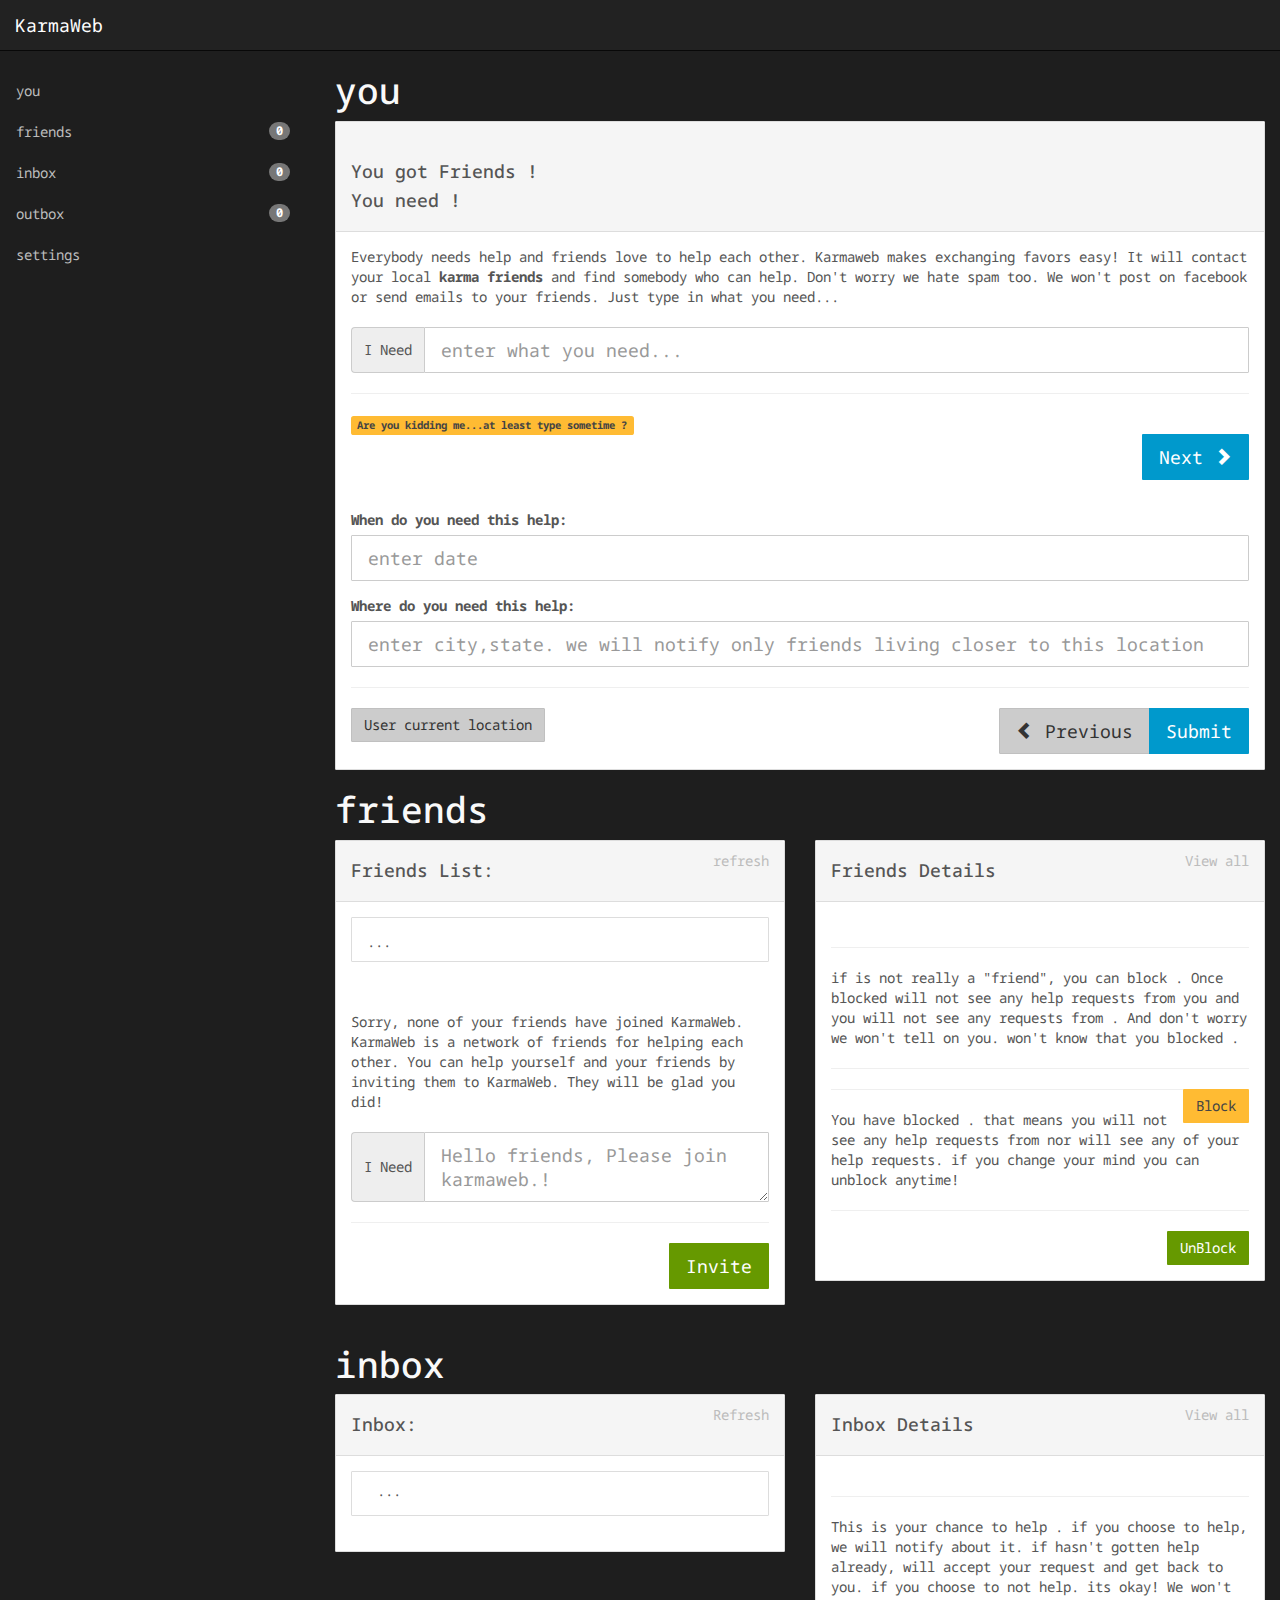
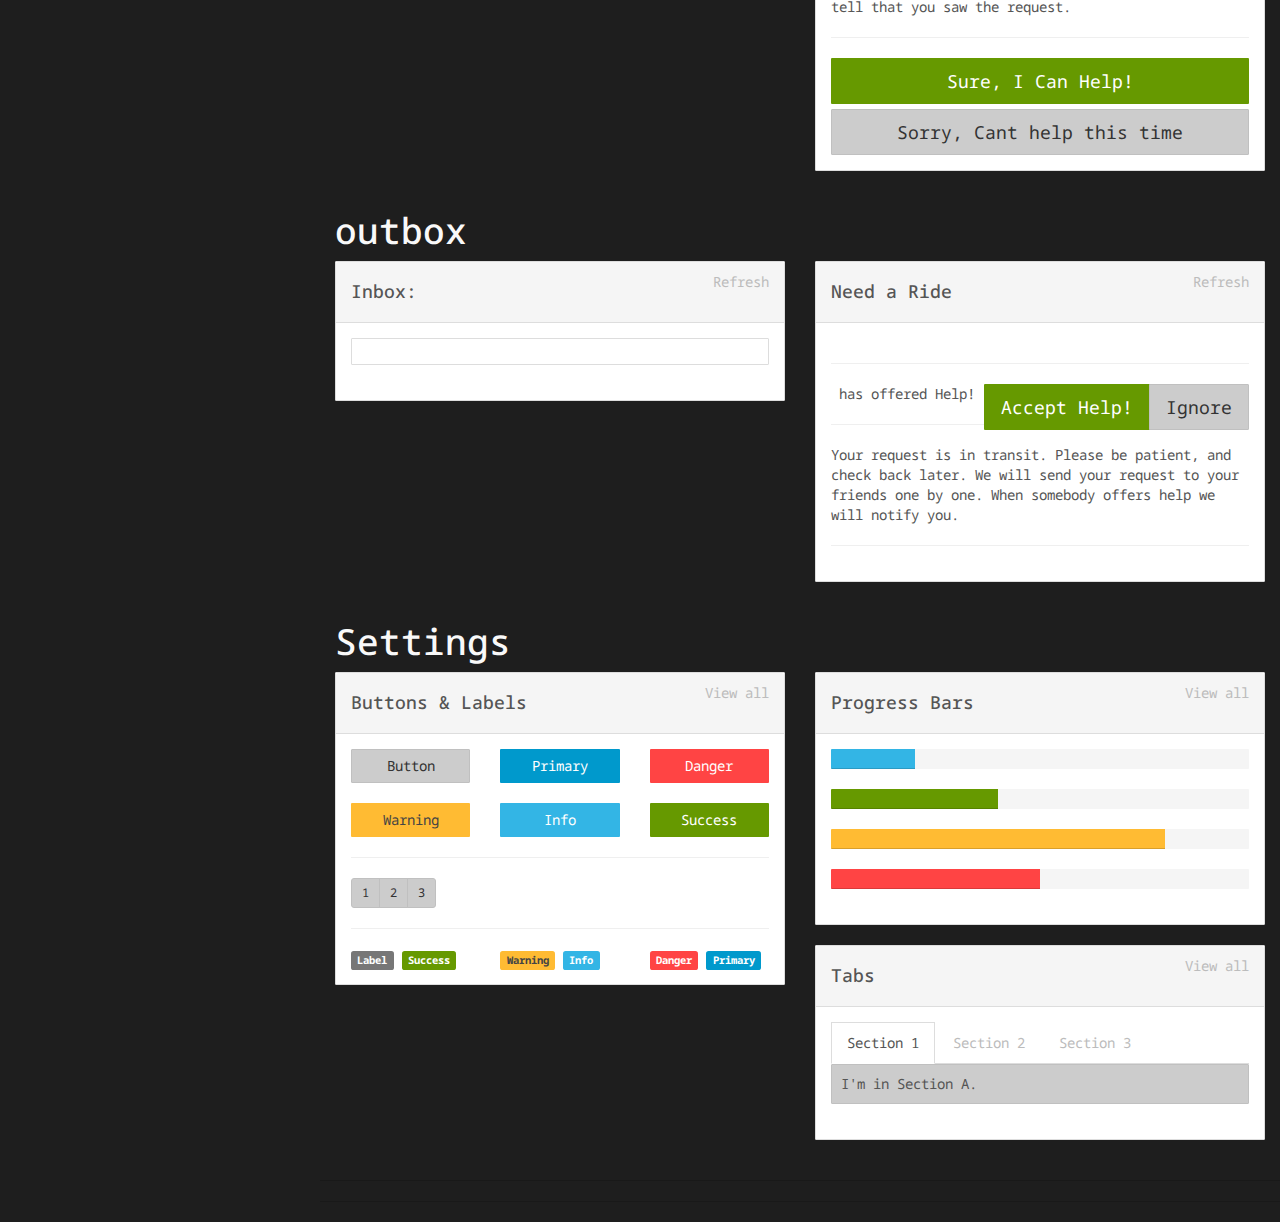
==== server/KarmaWebApp/Views/Android/mock.html @ 09d3ec54 "using localstorage, fixed hehimhis, added wizard for request" ====
﻿<!DOCTYPE html>
<html lang="en">
<head>
    <meta http-equiv="content-type" content="text/html; charset=UTF-8">
    <meta charset="utf-8">
    <title>Karma Mobile!</title>
    <meta name="viewport" content="width=device-width, initial-scale=1, maximum-scale=1">
    <link href="http://netdna.bootstrapcdn.com/bootstrap/3.0.2/css/bootstrap.min.css" rel="stylesheet">
    <script type='text/javascript' src="http://ajax.aspnetcdn.com/ajax/jQuery/jquery-1.9.1.min.js"></script>
    <script type='text/javascript' src="http://netdna.bootstrapcdn.com/bootstrap/3.0.2/js/bootstrap.min.js"></script>
    <script type='text/javascript' src='http://ajax.aspnetcdn.com/ajax/knockout/knockout-3.0.0.js'></script>

    <!-- ticker -->
    <script type='text/javascript' src='../../Scripts/app/textticker.js'></script>


    <!--
    @if (Model.useMock)
    {
        <script type='text/javascript' src='../../Scripts/jquery.mockjax.js'></script>
        <script type='text/javascript' src='../../Scripts/app/mockdata.js'></script>

        <script>
            var username = "@Model.name";
            var userpic = "@Model.pictureUrl";
        </script>
    } 
    -->

    <!-- these lines are commented out in real cshtml and the block above is enabled.-->
    <script type='text/javascript' src='../../Scripts/jquery.mockjax.js'></script>
    <script type='text/javascript' src='../../Scripts/app/mockdata.js'></script>
    <script>
        var username = "Mock";
        var userpic = "https://fbcdn-profile-a.akamaihd.net/hprofile-ak-ash2/274191_628825055_1428018580_q.jpg";
    </script>
    
    <link rel="stylesheet" type="text/css" href="../../Content/app/appstyle.css">
    <script type='text/javascript' src='../../Scripts/app/appscript.js'></script>
    
<script>
    $(document).ready(function () {

        // setup textticker.
        applyTicker("textticker", [
            "a ride to airport this tuesday.     ",
            "to borrow some powertools for my weekend project.    ",
            "help feeding my cat for a day while I am gone.    ",
            "to borrow latest John Grisham book.   ",
            "help moving my stuff tommorrow.    "
        ]);

        $('[data-toggle=offcanvas]').click(function () {
            $('.row-offcanvas').toggleClass('active');
        });

        $('.btn-toggle').click(function () {
            $(this).find('.btn').toggleClass('active').toggleClass('btn-default').toggleClass('btn-primary');
        });

        SetupKnockOut(username, userpic);

    });
</script>
</head>

<body>

    <!--page-container-->
    <div class="page-container">
        <!-- top navbar -->
        <div class="navbar navbar-inverse navbar-fixed-top" role="navigation">
            <div class="navbar-header">
                <button type="button" class="navbar-toggle" data-toggle="offcanvas" data-target=".sidebar-nav">
                    <span class="icon-bar"></span>
                    <span class="icon-bar"></span>
                    <span class="icon-bar"></span>
                </button>
                <a class="navbar-brand" href=" #">KarmaWeb</a>
            </div>
        </div> 
        <!-- /top navbar -->
        <!--.container-->
        <div class="col-sm-12">
            <div class="row row-offcanvas row-offcanvas-left">
                <!-- sidebar -->
                <div class="col-xs-4 col-sm-3 sidebar-offcanvas" id="sidebar" role="navigation">
                    <div data-spy="affix" data-offset-top="45" data-offset-bottom="90" class="">
                        <ul class="nav" id="sidebar-nav">
                            <li> <a href="#you" class="">you</a> </li>
                            <li> <a href="#friends" class=""><span class="badge pull-right" data-bind="text: friends().length">0</span>friends</a> </li>
                            <li> <a href="#inbox" class=""><span class="badge pull-right" data-bind="text: inbox().length">0</span>inbox</a> </li>
                            <li> <a href="#outbox" class=""><span class="badge pull-right" data-bind="text: outbox().length">0</span>outbox</a> </li>
                            <li> <a href="#settings" class="">settings</a> </li>
                        </ul>
                    </div>
                </div>
                <!-- /sidebar -->

                <!-- main area -->
                <div class="col-xs-12 col-sm-9" data-spy="scroll" data-target="#sidebar-nav">

                    <!-- ask your friends for help pannel-->
                    <h1 id="you" class="">you</h1>
                    <div class="panel panel-default">
                        <div class="panel-heading">
                            <img data-bind="attr:{src: pictureUrl}">
                            <div data-bind="if: requestOnPage() == 1">
                                <h4 class="">You got Friends <span data-bind="text: personName + '!'">!</span></h4>
                            </div>
                            <div data-bind="if: requestOnPage() == 2">
                                <h4 class="">You need <span data-bind="text: requestText()">!</span></h4>
                            </div>
                        </div>
                        <div data-bind="if: requestOnPage() == 1">
                            <div class="panel-body">
                                Everybody needs help and friends love to help each other. Karmaweb makes exchanging favors easy! It will contact
                                your local <strong>karma friends</strong> and find somebody who can help. Don't worry we hate spam too. We won't
                                post on facebook or send emails to your friends. Just type in what you need...
                                <!--<form class="form">-->
                                <div class="input-group text-center">
                                    <span class="input-group-addon">I Need</span>
                                    <input id="textticker" type="text" class="form-control input-lg" title="Don't worry. We hate spam, we wont post on facebook."
                                           placeholder="enter what you need..." data-bind="value: requestText">
                                </div>
                                <hr class="">

                                <div data-bind="if: showRequestError()">
                                    <span class="label label-warning"> Are you kidding me...at least type sometime ?</span>
                                </div>
                                <button class="btn btn-lg btn-primary pull-right" data-bind="click: GotoNextPage" type="button">
                                    Next <span class="glyphicon glyphicon-chevron-right"></span>
                                </button>
                            </div>
                        </div>
                        <div data-bind="if: requestOnPage() == 2">
                            <div class="panel-body">
                                <div class="form-group">
                                    <label for="request_datetime">When do you need this help:</label>
                                    <input id="request_datetime" type="text" class="form-control input-lg" title="Your friends would like know about date/time"
                                           placeholder="enter date" data-bind="value: requestDateTime">
                                </div>
                                <div class="form-group">
                                    <label for="request_location">Where do you need this help:</label>
                                    <input id="request_location" type="text" class="form-control input-lg" title="we will notify only friends closer to this location"
                                           placeholder="enter city,state. we will notify only friends living closer to this location" data-bind="value: request_location">
                                </div>
                                <hr class="">
                                <button class="btn btn-default pull-left" data-bind="click: UseCurrentLocation" type="button">
                                    User current location
                                </button>

                                <div class="btn-group pull-right">
                                    <button class="btn btn-lg btn-default" data-bind="click: GotoPrevPage" type="button">
                                        <span class="glyphicon glyphicon-chevron-left"></span> Previous
                                    </button>
                                    <button class="btn btn-lg btn-primary" data-bind="click: CreateRequest" type="button">
                                        Submit
                                    </button>
                                </div>
                            </div>
                        </div>
                    </div>

                    <h1 id="friends" class="">friends</h1>
                    <div class="row">
                        <div class="col-sm-6">
                            <!-- Friends List -->
                            <div class="panel panel-default">
                                <div class="panel-heading">
                                    <a href="#" class="pull-right">refresh</a>
                                    <h4 class="" data-bind="text: friendsPanelHeader">Friends List:</h4>
                                </div>
                                <div class="panel-body" data-bind="if: friends().length > 0">
                                    <div class="list-group" data-bind="foreach: friends">
                                        <a href="#" class="friendinListContainer list-group-item" data-bind="css: { active: $parent.selectedfriend() == $data}, click: $parent.selectfriend.bind($parent)">
                                            <div style="float:left;padding-right:10px">
                                                <img style="float:left" class="img-polaroid" data-bind="attr:{src: pic}">
                                            </div>
                                            <h4 class="list-group-item-heading" data-bind="text: name"></h4>
                                            <p class="list-group-item-text">...</p>
                                        </a>
                                    </div>
                                </div>
                                <div class="panel-body" data-bind="if: friends().length == 0">
                                    Sorry, none of your friends have joined KarmaWeb. KarmaWeb is a network of friends for helping each other. 
                                    You can help yourself and your friends by inviting them to KarmaWeb. They will be glad you did!
                                    <div class="input-group text-center">
                                        <span class="input-group-addon">I Need</span>
                                        <textarea id="inviteFriends" class="form-control input-lg" title="Don't worry. We hate spam, we wont post on facebook."
                                               placeholder="Hello friends, Please join karmaweb.!" data-bind="value: inviteText"></textarea>
                                    </div>
                                    <hr class="">
                                    <button class="btn btn-lg btn-success pull-right" data-bind="click: InviteFriends" type="button">Invite</button>
                                </div>

                            </div>

                        </div>
                        <div class="col-sm-6">
                            <!-- Friends Details -->
                            <div class="panel panel-default" data-bind="if: selectedfriend()">
                                <div class="panel-heading">
                                    <a href="#" class="pull-right">View all</a>
                                    <h4 class="" data-bind="text: selectedfriend().name">Friends Details</h4>
                                </div>
                                <div class="panel-body">
                                    <p class="">
                                        <img class="img-polaroid pull-left" data-bind="attr:{src: selectedfriend().pic}">
                                    </p>
                                    <div class="clearfix"></div>
                                    <div class="realFriend" data-bind="ifnot: selectedfriend().blocked">
                                        <hr class="">
                                        if <span data-bind="text: $root.firstName(selectedfriend())"></span> is not really a "friend", you can block <span data-bind="text: $root.hehimhis(selectedfriend(), 'him')"></span>.
                                        Once blocked <span data-bind="text: $root.hehimhis(selectedfriend(), 'he')"></span> will not see any help requests from you and you will not
                                        see any requests from <span data-bind="text: $root.hehimhis(selectedfriend(), 'him')"></span>. And don't worry we won't tell on you. 
                                        <span data-bind="text: $root.hehimhis(selectedfriend(), 'He')"></span> won't know  that you blocked <span data-bind="text: $root.hehimhis(selectedfriend(), 'him')"></span>.
                                        <hr class="">
                                        <div class="btn-group pull-right">
                                            <button class="btn btn-warning" data-bind="click: BlockSelectedFriend">Block <span data-bind="text: $root.firstName(selectedfriend())"></span></button>
                                        </div>
                                    </div>
                                    <div class="blockedFriend" data-bind="if: selectedfriend().blocked">
                                        <hr class="">
                                        You have blocked <span data-bind="text: $root.firstName(selectedfriend())"></span>. that means you will not see any help
                                        requests from <span data-bind="text: $root.hehimhis(selectedfriend(), 'him')"></span> nor will 
                                        <span data-bind="text: $root.hehimhis(selectedfriend(), 'he')"></span> see any of your help requests. if you change your mind
                                        you can unblock <span data-bind="text: $root.hehimhis(selectedfriend(), 'him')"></span> anytime!
                                        <hr class="">
                                        <div class="btn-group pull-right">
                                            <button class="btn btn-success" data-bind="click: UnBlockSelectedFriend">UnBlock <span data-bind="text: $root.firstName(selectedfriend())"></span></button>
                                        </div>
                                    </div>
                                </div>
                            </div>
                        </div>
                    </div>

                    <h1 id="inbox" class="">inbox</h1>
                    <div class="row">
                        <!--Inbox-->
                        <div class="col-sm-6">
                            <div class="panel panel-default">
                                <div class="panel-heading">
                                    <a href="#" class="pull-right">Refresh</a>
                                    <h4 class="" data-bind="text: inboxPanelHeader">Inbox:</h4>
                                </div>
                                <div class="panel-body">
                                    <div class="list-group" data-bind="foreach: inbox">
                                        <a href="#" class="inboxListContainer list-group-item" data-bind="css: { active: $parent.selectedinbox() == $data}, click: $parent.selectInboxItem.bind($parent)">
                                            <div style="float:left;padding-right:10px">
                                                <img class="img-polaroid" data-bind="attr:{src: from.pic}">
                                            </div>
                                            <p class="list-group-item-text" data-bind="text: from.name">...</p>
                                            <h4 class="list-group-item-heading" data-bind="text: request.name"></h4>
                                        </a>
                                    </div>
                                </div>
                            </div>
                        </div> <!--/Inbox-->

                        <div class="col-sm-6">
                            <!-- InboxDetails -->
                            <div class="panel panel-default" data-bind="if: selectedinbox()">
                                <div class="panel-heading">
                                    <a href="#" class="pull-right">View all</a>
                                    <h4 class="" data-bind="text: selectedinbox().from.name">Inbox Details</h4>
                                </div>
                                <div class="panel-body">
                                    <div style="float:left;padding-right:10px">
                                        <img class="img-polaroid pull-left" data-bind="attr:{src: selectedinbox().from.pic}">

                                    </div>
                                    <h4 class="list-group-item-heading" data-bind="text: selectedinbox().request.name"></h4>
                                    <div class="clearfix"></div>

                                    <hr class="">This is your chance to help <span data-bind="text: $root.firstName(selectedinbox().from)"></span>. if you choose to help, we will notify
                                    <span data-bind="text: $root.hehimhis(selectedinbox().from, 'him')"></span> about it. if <span data-bind="text: $root.hehimhis(selectedinbox().from, 'he')"></span> 
                                    hasn't gotten help already,  <span data-bind="text: $root.hehimhis(selectedinbox().from, 'he')"></span> will accept your request and get back to you.
                                    if you choose to not help. its okay! We won't tell <span data-bind="text: $root.hehimhis(selectedinbox().from, 'him')"></span> that you saw the request.
                                    <div class="clearfix"></div>
                                    <hr class="">
                                    <span>
                                        <button type="button" class="btn btn-success btn-lg btn-block">Sure, I Can Help!</button>
                                        <button type="button" class="btn btn-default btn-lg btn-block">Sorry, Cant help this time</button>
                                    </span>
                                </div>
                            </div>
                        </div><!-- /InboxDetails -->

                    </div>

                    <h1 id="outbox" class="">outbox</h1>
                    <div class="row">
                        <!--Outbox-->
                        <div class="col-sm-6">
                            <div class="panel panel-default">
                                <div class="panel-heading">
                                    <a href="#" class="pull-right">Refresh</a>
                                    <h4 class="" data-bind="text: outboxPanelHeader">Inbox:</h4>
                                </div>
                                <div class="panel-body">
                                    <div class="list-group" data-bind="foreach: outbox">
                                        <a href="#" class="inboxListContainer list-group-item" data-bind="css: { active: $parent.selectedoutbox() == $data}, click: $parent.selectOutboxItem.bind($parent)">
                                            <h4 class="list-group-item-heading" data-bind="text: name"></h4>
                                        </a>
                                    </div>
                                </div>
                            </div>
                        </div> <!--/outbox-->

                        <div class="col-sm-6">
                            <!-- OutboxDetails -->
                            <div class="panel panel-default" data-bind="if: selectedoutbox()">
                                <div class="panel-heading">
                                    <a href="#" class="pull-right">Refresh</a>
                                    <h4 class="" data-bind="text: selectedoutbox().name">Need a Ride</h4>
                                </div>
                                <div class="panel-body">
                                    <div style="float:left;padding-right:10px">
                                        <img class="img-polaroid pull-left" data-bind="attr:{src: pictureUrl}">
                                    </div>
                                    <h4 class="list-group-item-heading" data-bind="text: 'You:' + selectedoutbox().name"></h4>
                                    <div class="clearfix"></div>


                                    <div data-bind="if: selectedoutbox()">

                                        <!-- people who offered help -->
                                        <div data-bind="if: selectedoutbox().helpOffered.length > 0">
                                            <div data-bind="foreach: selectedoutbox().helpOffered">
                                                <div>
                                                    <div class="clearfix"></div>
                                                    <hr class="">
                                                    <img data-bind="attr:{src: pic}">
                                                    <span data-bind="text: name"> </span> has offered Help!
                                                    <div class="btn-group pull-right">
                                                        <button type="button" class="btn btn-success btn-lg ">Accept Help!</button>
                                                        <button type="button" class="btn btn-default btn-lg ">Ignore</button>
                                                    </div>
                                                </div>
                                            </div>
                                        </div>

                                        <!-- nobody offered help-->
                                        <div data-bind="if: selectedoutbox().helpOffered.length == 0">

                                            <hr class="">
                                            Your request is in transit. Please be patient, and check back later. We will send
                                            your request to your friends one by one. When somebody offers help we will notify
                                            you.
                                            <hr class="">

                                        </div>
                                    </div>
                                </div>
                            </div><!-- /InboxDetails -->

                        </div>
                    </div> <!-- outbox row-->

                    <h1 id="settings" class="">Settings</h1>
                    <div class="row">
                        <div class="col-md-12">
                            <div class="alert alert-info alert-dismissable" style="display: none;">
                                <button type="button" class="close" data-dismiss="alert" aria-hidden="true">├ù</button>
                                <strong class="">Heads up!</strong> This alert needs your attention,
                                but it's not super important.
                            </div>
                        </div>
                        <div class="col-md-6 col-sm-6">
                            <div class="panel panel-default">
                                <div class="panel-heading">
                                    <a href="#" class="pull-right">View all</a>
                                    <h4 class="">Buttons &amp; Labels</h4>
                                </div>
                                <div class="panel-body">
                                    <div class="row">
                                        <div class="col-xs-4">
                                            <a class="btn btn-default center-block" href="#">Button</a>
                                        </div>
                                        <div class="col-xs-4">
                                            <a class="btn btn-primary center-block" href="#">Primary</a>
                                        </div>
                                        <div class="col-xs-4">
                                            <a class="btn btn-danger center-block" href="#">Danger</a>
                                        </div>
                                    </div>
                                    <br class="">
                                    <div class="row">
                                        <div class="col-xs-4">
                                            <a class="btn btn-warning center-block" href="#">Warning</a>
                                        </div>
                                        <div class="col-xs-4">
                                            <a class="btn btn-info center-block" href="#">Info</a>
                                        </div>
                                        <div class="col-xs-4">
                                            <a class="btn btn-success center-block" href="#">Success</a>
                                        </div>
                                    </div>
                                    <hr class="">
                                    <div class="btn-group btn-group-sm">
                                        <button class="btn btn-default">1</button>
                                        <button class="btn btn-default">2</button>
                                        <button class="btn btn-default">3</button>
                                    </div>
                                    <hr class="">
                                    <div class="row">
                                        <div class="col-md-4">
                                            <span class="label label-default">Label</span>
                                            <span class="label label-success">Success</span>
                                        </div>
                                        <div class="col-md-4">
                                            <span class="label label-warning">Warning</span>
                                            <span class="label label-info">Info</span>
                                        </div>
                                        <div class="col-md-4">
                                            <span class="label label-danger">Danger</span>
                                            <span class="label label-primary">Primary</span>
                                        </div>
                                    </div>
                                </div>
                            </div>
                        </div>
                        <div class="col-md-6 col-sm-6">
                            <div class="panel panel-default">
                                <div class="panel-heading">
                                    <a href="#" class="pull-right">View all</a>
                                    <h4 class="">Progress Bars</h4>
                                </div>
                                <div class="panel-body">
                                    <div class="progress">
                                        <div class="progress-bar progress-bar-info" style="width: 20%"></div>
                                    </div>
                                    <div class="progress">
                                        <div class="progress-bar progress-bar-success" style="width: 40%"></div>
                                    </div>
                                    <div class="progress">
                                        <div class="progress-bar progress-bar-warning" style="width: 80%"></div>
                                    </div>
                                    <div class="progress">
                                        <div class="progress-bar progress-bar-danger" style="width: 50%"></div>
                                    </div>
                                </div>
                            </div>
                        </div>
                        <div class="col-md-6 col-sm-6">
                            <div class="panel panel-default">
                                <div class="panel-heading">
                                    <a href="#" class="pull-right">View all</a>
                                    <h4 class="">Tabs</h4>
                                </div>
                                <div class="panel-body">
                                    <ul class="nav nav-tabs">
                                        <li class="active">
                                            <a href="#A" data-toggle="tab" class="">Section 1</a>
                                        </li>
                                        <li>
                                            <a href="#B" data-toggle="tab" class="">Section 2</a>
                                        </li>
                                        <li>
                                            <a href="#C" data-toggle="tab" class="">Section 3</a>
                                        </li>
                                    </ul>
                                    <div class="tabbable">
                                        <div class="tab-content">
                                            <div class="tab-pane active" id="A">
                                                <div class="well well-sm">I'm in Section A.</div>
                                            </div>
                                            <div class="tab-pane" id="B">
                                                <div class="well well-sm">Howdy, I'm in Section B.</div>
                                            </div>
                                            <div class="tab-pane" id="C">
                                                <div class="well well-sm">I've decided that I like wells.</div>
                                            </div>
                                        </div>
                                    </div>
                                </div>
                            </div>
                        </div>
                        <!--playground-->
                        <br class="">
                        <div class="clearfix"></div>
                        <hr class="">
                        <hr class="">
                    </div>
                    <!-- /.col-xs-12 main -->
                </div>
                <!-- /main area-->

                </div>
        </div>
        <!--/.container-->
    </div>
    <!--/.page-container-->
    <div id="push" class=""></div>

</body>
</html>
---- server/KarmaWebApp/Content/app/appstyle.css ----
﻿        @import url(http://fonts.googleapis.com/css?family=Droid+Sans+Mono);

        html, body {
            height: 100%;
            font-family: 'Droid Sans Mono', sans-serif;
        }

        p, h1, h2, h3, h4 {
            font-family: 'Droid Sans Mono', sans-serif;
        }

        hr {
            border-color: #191919;
        }

        /* wrapper for page content to push down footer */
        .page-container {
            min-height: 100%;
            height: auto !important;
            height: 100%;
            /* negative indent footer by its height */
            margin: 0 auto -120px;
            /* pad bottom by footer height */
            padding: 0 0 70px;
        }

        /* set the fixed height of the footer here */
        #footer {
            height: 120px;
            background-color: #222222;
            border: 0 solid #080808;
            border-top-width: 1px;
            margin-top: 50px;
        }

            #footer > .container {
                padding: 20px;
            }

        body {
            padding-top: 51px;
            background: #1E1E1E;
            color: #f9f9f9;
        }

        a {
            color: #bcbcbc;
        }

        .text-center {
            padding-top: 20px;
        }

        #sidebar {
            height: 100%;
            padding-right: 0;
            padding-top: 20px;
        }

            #sidebar .affix {
                position: fixed;
                top: 55;
                width: 220px;
            }

            #sidebar .affix-bottom {
                position: fixed;
                top: 55;
                width: 220px;
            }

            #sidebar .nav {
                width: 95%;
            }

            #sidebar li {
                border: 0 #1e1e1e solid;
                border-bottom-width: 1px;
            }

                #sidebar li a {
                    padding-left: 1px;
                }

                    #sidebar li a:hover {
                        background-color: #222222;
                        color: #ffffff;
                    }

        /* collapsed sidebar styles */
        @media screen and (max-width: 767px) {
            .row-offcanvas {
                position: relative;
                -webkit-transition: all 0.25s ease-out;
                -moz-transition: all 0.25s ease-out;
                transition: all 0.25s ease-out;
            }

            .row-offcanvas-right .sidebar-offcanvas {
                right: -41.6%;
            }

            .row-offcanvas-left .sidebar-offcanvas {
                left: -41.6%;
            }

            .row-offcanvas-right.active {
                right: 41.6%;
            }

            .row-offcanvas-left.active {
                left: 41.6%;
            }

            .sidebar-offcanvas {
                position: absolute;
                top: 0;
                width: 41.6%;
            }

            #sidebar {
                background-color: #3b3b3b;
                padding-top: 0;
            }

                #sidebar .nav > li {
                    color: #ddd;
                    background: linear-gradient(#3E3E3E, #383838);
                    border-top: 1px solid #484848;
                    border-bottom: 1px solid #2E2E2E;
                    padding-left: 10px;
                }

                    #sidebar .nav > li:first-child {
                        border-top: 0;
                    }

                    #sidebar .nav > li > a {
                        color: #ddd;
                    }

                        #sidebar .nav > li > a > img {
                            max-width: 14px;
                        }

                        #sidebar .nav > li > a:hover, #sidebar .nav > li > a:focus {
                            text-decoration: none;
                            background: linear-gradient(#373737, #323232);
                            color: #fff;
                        }

                #sidebar .nav .caret {
                    border-top-color: #fff;
                    border-bottom-color: #fff;
                }

                #sidebar .nav a:hover .caret {
                    border-top-color: #fff;
                    border-bottom-color: #fff;
                }
        }

        /* theme */
        .btn, .form-control, .alert, .progress, .panel, .list-group, .well, .list-group-item:first-child {
            border-radius: 1px;
            box-shadow: 0 0 0;
        }

        .btn {
            border-color: transparent;
        }

        .btn-default, .well {
            background-color: #cccccc;
            border-color: #c0c0c0;
        }

        .btn-primary, .label-primary, .list-group-item.active, .list-group-item.active:hover, .list-group-item.active:focus, .btn.active, a.list-group-item.active, a.list-group-item.active:hover, a.list-group-item.active:focus {
            background-color: #0099CC;
            border-color: transparent;
        }

        .btn-info, .label-info, .progress-bar-info {
            background-color: #33b5e5;
        }

        .btn-success, .label-success, .progress-bar-success {
            background-color: #669900;
        }

        .btn-danger, .label-danger, .progress-bar-danger {
            background-color: #FF4444;
        }

        .btn-warning, .label-warning, .progress-bar-warning {
            background-color: #FFBB33;
            color: #444444;
        }

        .nav-tabs > li > a {
            border-radius: 0;
        }



        h3, h4, h5, .panel {
            color: #555555;
        }

            .panel hr {
                border-color: #efefef;
            }
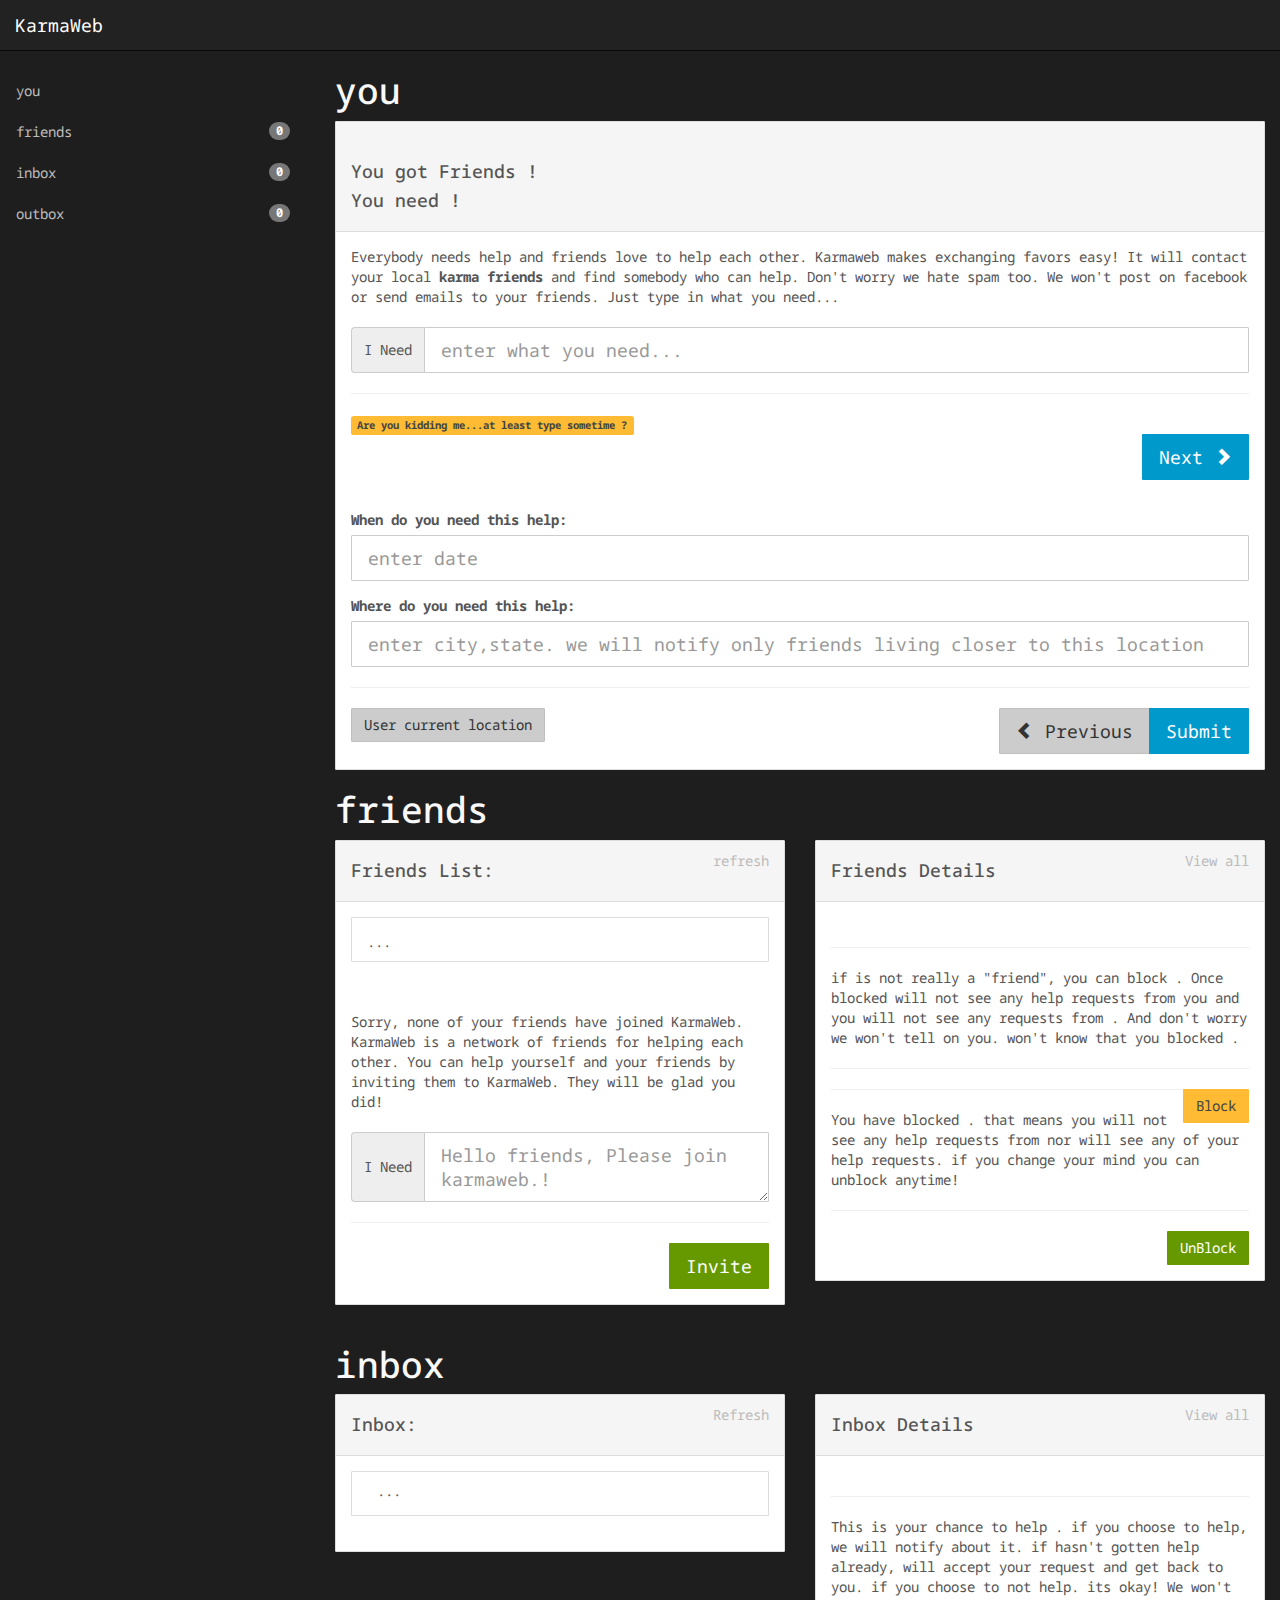
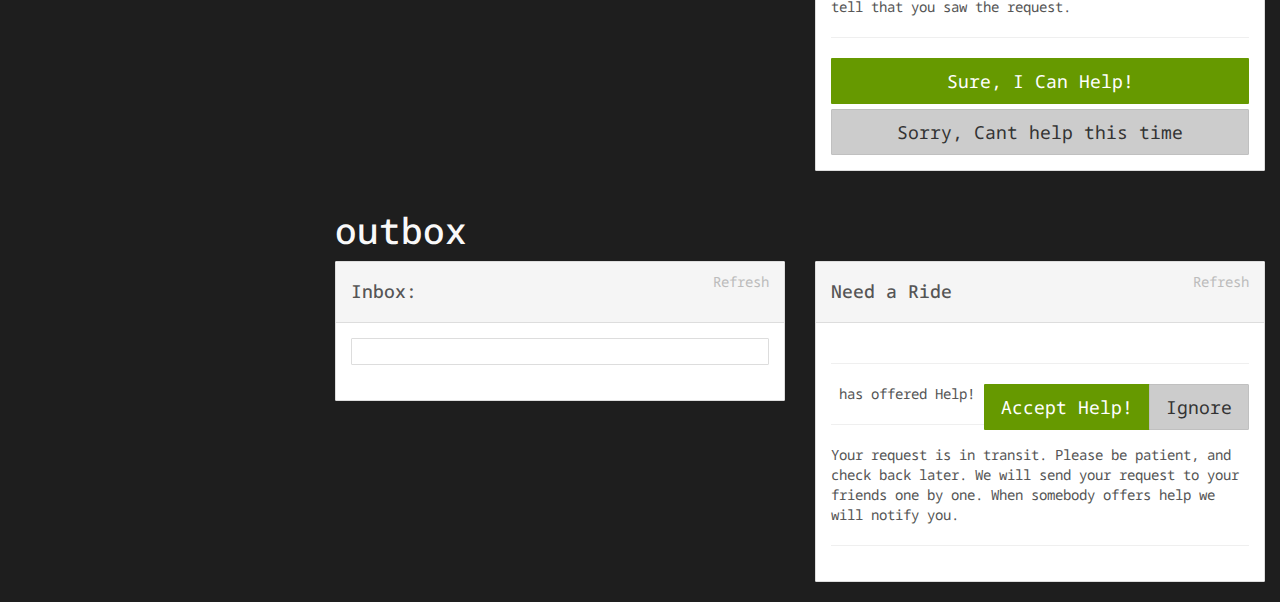
==== commit f1b36d82: "updates to mockdata to dynamically generate data." ====
--- a/server/KarmaWebApp/Views/Android/mock.html
+++ b/server/KarmaWebApp/Views/Android/mock.html
@@ -91,7 +91,6 @@
                             <li> <a href="#friends" class=""><span class="badge pull-right" data-bind="text: friends().length">0</span>friends</a> </li>
                             <li> <a href="#inbox" class=""><span class="badge pull-right" data-bind="text: inbox().length">0</span>inbox</a> </li>
                             <li> <a href="#outbox" class=""><span class="badge pull-right" data-bind="text: outbox().length">0</span>outbox</a> </li>
-                            <li> <a href="#settings" class="">settings</a> </li>
                         </ul>
                     </div>
                 </div>
@@ -199,36 +198,36 @@
                         </div>
                         <div class="col-sm-6">
                             <!-- Friends Details -->
-                            <div class="panel panel-default" data-bind="if: selectedfriend()">
+                            <div class="panel panel-default" data-bind="with: selectedfriend()">
                                 <div class="panel-heading">
                                     <a href="#" class="pull-right">View all</a>
-                                    <h4 class="" data-bind="text: selectedfriend().name">Friends Details</h4>
-                                </div>
-                                <div class="panel-body">
-                                    <p class="">
-                                        <img class="img-polaroid pull-left" data-bind="attr:{src: selectedfriend().pic}">
+                                    <h4 class="" data-bind="text: name">Friends Details</h4>
+                                </div>
+                                <div class="panel-body">
+                                    <p class=" ">
+                                        <img class=" img-polaroid pull-left" data-bind="attr:{src: pic}">
                                     </p>
                                     <div class="clearfix"></div>
-                                    <div class="realFriend" data-bind="ifnot: selectedfriend().blocked">
-                                        <hr class="">
-                                        if <span data-bind="text: $root.firstName(selectedfriend())"></span> is not really a "friend", you can block <span data-bind="text: $root.hehimhis(selectedfriend(), 'him')"></span>.
-                                        Once blocked <span data-bind="text: $root.hehimhis(selectedfriend(), 'he')"></span> will not see any help requests from you and you will not
-                                        see any requests from <span data-bind="text: $root.hehimhis(selectedfriend(), 'him')"></span>. And don't worry we won't tell on you. 
-                                        <span data-bind="text: $root.hehimhis(selectedfriend(), 'He')"></span> won't know  that you blocked <span data-bind="text: $root.hehimhis(selectedfriend(), 'him')"></span>.
+                                    <div class="realFriend" data-bind="ifnot: blocked">
+                                        <hr class="">
+                                        if <span data-bind="text: $root.firstName($data)"></span> is not really a "friend", you can block <span data-bind="text: $root.hehimhis($data, 'him')"></span>.
+                                        Once blocked <span data-bind="text: $root.hehimhis($data, 'he')"></span> will not see any help requests from you and you will not
+                                        see any requests from <span data-bind="text: $root.hehimhis($data, 'him')"></span>. And don't worry we won't tell on you.
+                                        <span data-bind="text: $root.hehimhis($data, 'He')"></span> won't know  that you blocked <span data-bind="text: $root.hehimhis($data, 'him')"></span>.
                                         <hr class="">
                                         <div class="btn-group pull-right">
-                                            <button class="btn btn-warning" data-bind="click: BlockSelectedFriend">Block <span data-bind="text: $root.firstName(selectedfriend())"></span></button>
+                                            <button class="btn btn-warning" data-bind="click: $root.BlockSelectedFriend">Block <span data-bind="text: $root.firstName($data)"></span></button>
                                         </div>
                                     </div>
-                                    <div class="blockedFriend" data-bind="if: selectedfriend().blocked">
-                                        <hr class="">
-                                        You have blocked <span data-bind="text: $root.firstName(selectedfriend())"></span>. that means you will not see any help
-                                        requests from <span data-bind="text: $root.hehimhis(selectedfriend(), 'him')"></span> nor will 
-                                        <span data-bind="text: $root.hehimhis(selectedfriend(), 'he')"></span> see any of your help requests. if you change your mind
-                                        you can unblock <span data-bind="text: $root.hehimhis(selectedfriend(), 'him')"></span> anytime!
+                                    <div class="blockedFriend" data-bind="if: blocked">
+                                        <hr class="">
+                                        You have blocked <span data-bind="text: $root.firstName($data)"></span>. that means you will not see any help
+                                        requests from <span data-bind="text: $root.hehimhis($data, 'him')"></span> nor will
+                                        <span data-bind="text: $root.hehimhis($data, 'he')"></span> see any of your help requests. if you change your mind
+                                        you can unblock <span data-bind="text: $root.hehimhis($data, 'him')"></span> anytime!
                                         <hr class="">
                                         <div class="btn-group pull-right">
-                                            <button class="btn btn-success" data-bind="click: UnBlockSelectedFriend">UnBlock <span data-bind="text: $root.firstName(selectedfriend())"></span></button>
+                                            <button class="btn btn-success" data-bind="click: $root.UnBlockSelectedFriend">UnBlock <span data-bind="text: $root.firstName($data)"></span></button>
                                         </div>
                                     </div>
                                 </div>
@@ -261,23 +260,23 @@
 
                         <div class="col-sm-6">
                             <!-- InboxDetails -->
-                            <div class="panel panel-default" data-bind="if: selectedinbox()">
+                            <div class="panel panel-default" data-bind="with: selectedinbox()">
                                 <div class="panel-heading">
                                     <a href="#" class="pull-right">View all</a>
-                                    <h4 class="" data-bind="text: selectedinbox().from.name">Inbox Details</h4>
+                                    <h4 class="" data-bind="text: from.name">Inbox Details</h4>
                                 </div>
                                 <div class="panel-body">
                                     <div style="float:left;padding-right:10px">
-                                        <img class="img-polaroid pull-left" data-bind="attr:{src: selectedinbox().from.pic}">
-
-                                    </div>
-                                    <h4 class="list-group-item-heading" data-bind="text: selectedinbox().request.name"></h4>
+                                        <img class="img-polaroid pull-left" data-bind="attr:{src: from.pic}">
+
+                                    </div>
+                                    <h4 class="list-group-item-heading" data-bind="text: request.name"></h4>
                                     <div class="clearfix"></div>
 
-                                    <hr class="">This is your chance to help <span data-bind="text: $root.firstName(selectedinbox().from)"></span>. if you choose to help, we will notify
-                                    <span data-bind="text: $root.hehimhis(selectedinbox().from, 'him')"></span> about it. if <span data-bind="text: $root.hehimhis(selectedinbox().from, 'he')"></span> 
-                                    hasn't gotten help already,  <span data-bind="text: $root.hehimhis(selectedinbox().from, 'he')"></span> will accept your request and get back to you.
-                                    if you choose to not help. its okay! We won't tell <span data-bind="text: $root.hehimhis(selectedinbox().from, 'him')"></span> that you saw the request.
+                                    <hr class="">This is your chance to help <span data-bind="text: $root.firstName(from)"></span>. if you choose to help, we will notify
+                                    <span data-bind="text: $root.hehimhis(from, 'him')"></span> about it. if <span data-bind="text: $root.hehimhis(from, 'he')"></span> 
+                                    hasn't gotten help already,  <span data-bind="text: $root.hehimhis(from, 'he')"></span> will accept your request and get back to you.
+                                    if you choose to not help. its okay! We won't tell <span data-bind="text: $root.hehimhis(from, 'him')"></span> that you saw the request.
                                     <div class="clearfix"></div>
                                     <hr class="">
                                     <span>
@@ -311,180 +310,49 @@
 
                         <div class="col-sm-6">
                             <!-- OutboxDetails -->
-                            <div class="panel panel-default" data-bind="if: selectedoutbox()">
+                            <div class="panel panel-default" data-bind="with: selectedoutbox()">
                                 <div class="panel-heading">
                                     <a href="#" class="pull-right">Refresh</a>
-                                    <h4 class="" data-bind="text: selectedoutbox().name">Need a Ride</h4>
+                                    <h4 class="" data-bind="text: name">Need a Ride</h4>
                                 </div>
                                 <div class="panel-body">
                                     <div style="float:left;padding-right:10px">
-                                        <img class="img-polaroid pull-left" data-bind="attr:{src: pictureUrl}">
-                                    </div>
-                                    <h4 class="list-group-item-heading" data-bind="text: 'You:' + selectedoutbox().name"></h4>
+                                        <img class="img-polaroid pull-left" data-bind="attr:{src: $root.pictureUrl}">
+                                    </div>
+                                    <h4 class="list-group-item-heading" data-bind="text: 'You:' + name"></h4>
                                     <div class="clearfix"></div>
 
-
-                                    <div data-bind="if: selectedoutbox()">
-
-                                        <!-- people who offered help -->
-                                        <div data-bind="if: selectedoutbox().helpOffered.length > 0">
-                                            <div data-bind="foreach: selectedoutbox().helpOffered">
-                                                <div>
-                                                    <div class="clearfix"></div>
-                                                    <hr class="">
-                                                    <img data-bind="attr:{src: pic}">
-                                                    <span data-bind="text: name"> </span> has offered Help!
-                                                    <div class="btn-group pull-right">
-                                                        <button type="button" class="btn btn-success btn-lg ">Accept Help!</button>
-                                                        <button type="button" class="btn btn-default btn-lg ">Ignore</button>
-                                                    </div>
+                                    <!-- people who offered help -->
+                                    <div data-bind="if: helpOffered.length > 0">
+                                        <div data-bind="foreach: helpOffered">
+                                            <div>
+                                                <div class="clearfix"></div>
+                                                <hr class="">
+                                                <img data-bind="attr:{src: pic}">
+                                                <span data-bind="text: name"> </span> has offered Help!
+                                                <div class="btn-group pull-right">
+                                                    <button type="button" class="btn btn-success btn-lg ">Accept Help!</button>
+                                                    <button type="button" class="btn btn-default btn-lg ">Ignore</button>
                                                 </div>
                                             </div>
                                         </div>
-
-                                        <!-- nobody offered help-->
-                                        <div data-bind="if: selectedoutbox().helpOffered.length == 0">
-
-                                            <hr class="">
-                                            Your request is in transit. Please be patient, and check back later. We will send
-                                            your request to your friends one by one. When somebody offers help we will notify
-                                            you.
-                                            <hr class="">
-
-                                        </div>
+                                    </div>
+
+                                    <!-- nobody offered help-->
+                                    <div data-bind="if: helpOffered.length == 0">
+
+                                        <hr class="">
+                                        Your request is in transit. Please be patient, and check back later. We will send
+                                        your request to your friends one by one. When somebody offers help we will notify
+                                        you.
+                                        <hr class="">
+
                                     </div>
                                 </div>
                             </div><!-- /InboxDetails -->
 
                         </div>
                     </div> <!-- outbox row-->
-
-                    <h1 id="settings" class="">Settings</h1>
-                    <div class="row">
-                        <div class="col-md-12">
-                            <div class="alert alert-info alert-dismissable" style="display: none;">
-                                <button type="button" class="close" data-dismiss="alert" aria-hidden="true">├ù</button>
-                                <strong class="">Heads up!</strong> This alert needs your attention,
-                                but it's not super important.
-                            </div>
-                        </div>
-                        <div class="col-md-6 col-sm-6">
-                            <div class="panel panel-default">
-                                <div class="panel-heading">
-                                    <a href="#" class="pull-right">View all</a>
-                                    <h4 class="">Buttons &amp; Labels</h4>
-                                </div>
-                                <div class="panel-body">
-                                    <div class="row">
-                                        <div class="col-xs-4">
-                                            <a class="btn btn-default center-block" href="#">Button</a>
-                                        </div>
-                                        <div class="col-xs-4">
-                                            <a class="btn btn-primary center-block" href="#">Primary</a>
-                                        </div>
-                                        <div class="col-xs-4">
-                                            <a class="btn btn-danger center-block" href="#">Danger</a>
-                                        </div>
-                                    </div>
-                                    <br class="">
-                                    <div class="row">
-                                        <div class="col-xs-4">
-                                            <a class="btn btn-warning center-block" href="#">Warning</a>
-                                        </div>
-                                        <div class="col-xs-4">
-                                            <a class="btn btn-info center-block" href="#">Info</a>
-                                        </div>
-                                        <div class="col-xs-4">
-                                            <a class="btn btn-success center-block" href="#">Success</a>
-                                        </div>
-                                    </div>
-                                    <hr class="">
-                                    <div class="btn-group btn-group-sm">
-                                        <button class="btn btn-default">1</button>
-                                        <button class="btn btn-default">2</button>
-                                        <button class="btn btn-default">3</button>
-                                    </div>
-                                    <hr class="">
-                                    <div class="row">
-                                        <div class="col-md-4">
-                                            <span class="label label-default">Label</span>
-                                            <span class="label label-success">Success</span>
-                                        </div>
-                                        <div class="col-md-4">
-                                            <span class="label label-warning">Warning</span>
-                                            <span class="label label-info">Info</span>
-                                        </div>
-                                        <div class="col-md-4">
-                                            <span class="label label-danger">Danger</span>
-                                            <span class="label label-primary">Primary</span>
-                                        </div>
-                                    </div>
-                                </div>
-                            </div>
-                        </div>
-                        <div class="col-md-6 col-sm-6">
-                            <div class="panel panel-default">
-                                <div class="panel-heading">
-                                    <a href="#" class="pull-right">View all</a>
-                                    <h4 class="">Progress Bars</h4>
-                                </div>
-                                <div class="panel-body">
-                                    <div class="progress">
-                                        <div class="progress-bar progress-bar-info" style="width: 20%"></div>
-                                    </div>
-                                    <div class="progress">
-                                        <div class="progress-bar progress-bar-success" style="width: 40%"></div>
-                                    </div>
-                                    <div class="progress">
-                                        <div class="progress-bar progress-bar-warning" style="width: 80%"></div>
-                                    </div>
-                                    <div class="progress">
-                                        <div class="progress-bar progress-bar-danger" style="width: 50%"></div>
-                                    </div>
-                                </div>
-                            </div>
-                        </div>
-                        <div class="col-md-6 col-sm-6">
-                            <div class="panel panel-default">
-                                <div class="panel-heading">
-                                    <a href="#" class="pull-right">View all</a>
-                                    <h4 class="">Tabs</h4>
-                                </div>
-                                <div class="panel-body">
-                                    <ul class="nav nav-tabs">
-                                        <li class="active">
-                                            <a href="#A" data-toggle="tab" class="">Section 1</a>
-                                        </li>
-                                        <li>
-                                            <a href="#B" data-toggle="tab" class="">Section 2</a>
-                                        </li>
-                                        <li>
-                                            <a href="#C" data-toggle="tab" class="">Section 3</a>
-                                        </li>
-                                    </ul>
-                                    <div class="tabbable">
-                                        <div class="tab-content">
-                                            <div class="tab-pane active" id="A">
-                                                <div class="well well-sm">I'm in Section A.</div>
-                                            </div>
-                                            <div class="tab-pane" id="B">
-                                                <div class="well well-sm">Howdy, I'm in Section B.</div>
-                                            </div>
-                                            <div class="tab-pane" id="C">
-                                                <div class="well well-sm">I've decided that I like wells.</div>
-                                            </div>
-                                        </div>
-                                    </div>
-                                </div>
-                            </div>
-                        </div>
-                        <!--playground-->
-                        <br class="">
-                        <div class="clearfix"></div>
-                        <hr class="">
-                        <hr class="">
-                    </div>
-                    <!-- /.col-xs-12 main -->
                 </div>
                 <!-- /main area-->
 
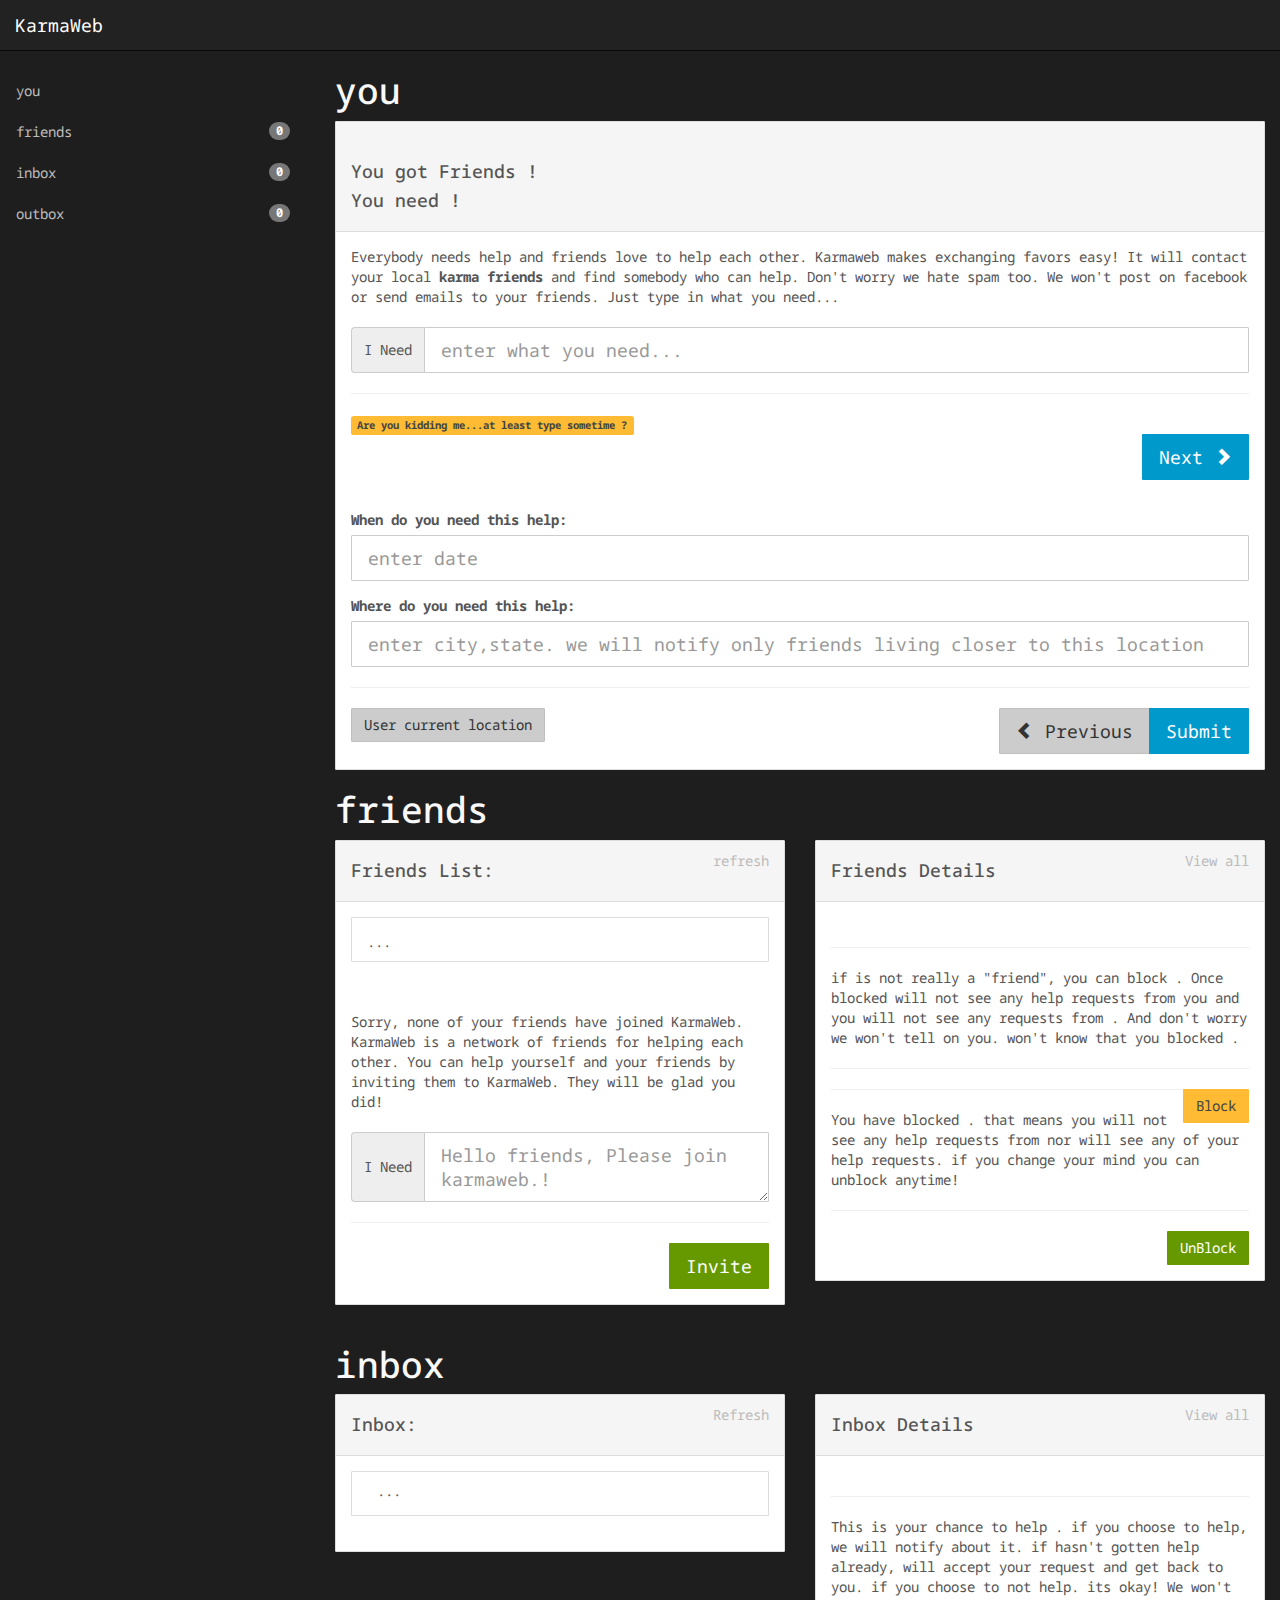
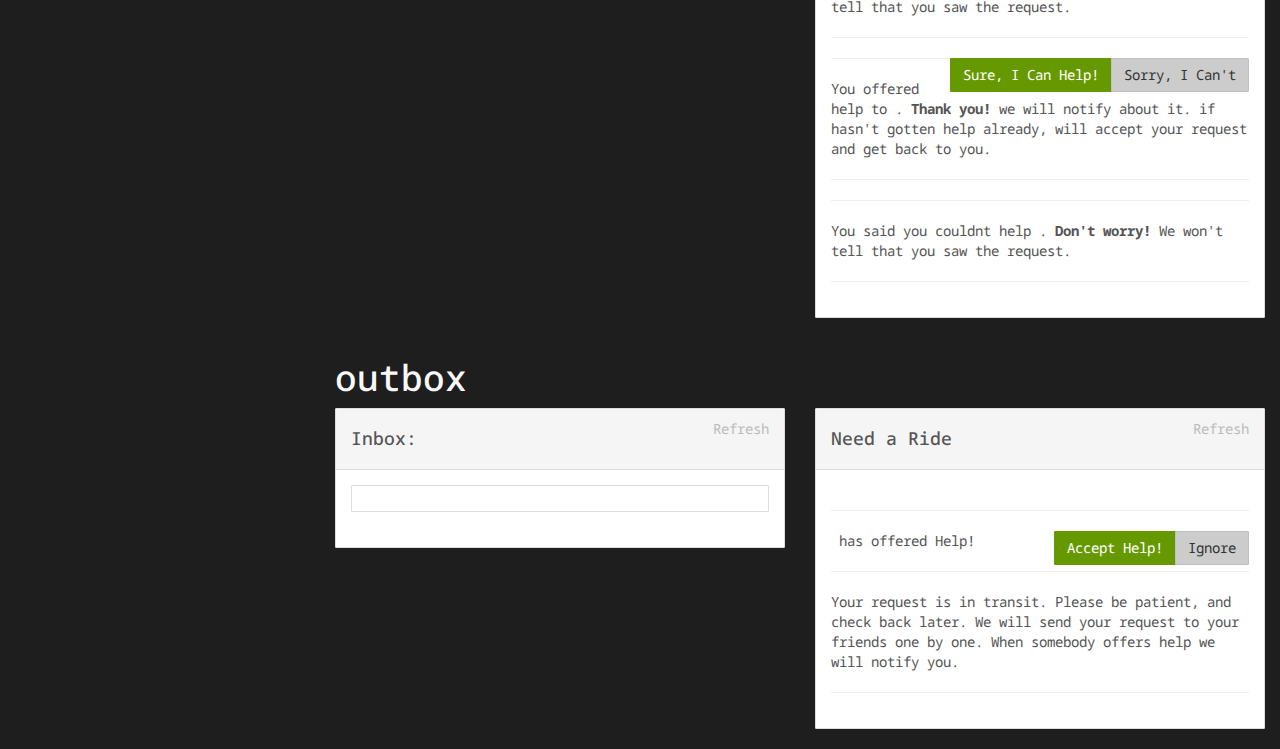
==== commit eb6510d4: "updated more mocks." ====
--- a/server/KarmaWebApp/Views/Android/mock.html
+++ b/server/KarmaWebApp/Views/Android/mock.html
@@ -127,7 +127,7 @@
                                 <div data-bind="if: showRequestError()">
                                     <span class="label label-warning"> Are you kidding me...at least type sometime ?</span>
                                 </div>
-                                <button class="btn btn-lg btn-primary pull-right" data-bind="click: GotoNextPage" type="button">
+                                <button class="btn btn-lg btn-primary pull-right" data-bind="click: GotoNextRequestPage" type="button">
                                     Next <span class="glyphicon glyphicon-chevron-right"></span>
                                 </button>
                             </div>
@@ -150,7 +150,7 @@
                                 </button>
 
                                 <div class="btn-group pull-right">
-                                    <button class="btn btn-lg btn-default" data-bind="click: GotoPrevPage" type="button">
+                                    <button class="btn btn-lg btn-default" data-bind="click: GotoPrevRequestPage" type="button">
                                         <span class="glyphicon glyphicon-chevron-left"></span> Previous
                                     </button>
                                     <button class="btn btn-lg btn-primary" data-bind="click: CreateRequest" type="button">
@@ -272,17 +272,31 @@
                                     </div>
                                     <h4 class="list-group-item-heading" data-bind="text: request.name"></h4>
                                     <div class="clearfix"></div>
-
-                                    <hr class="">This is your chance to help <span data-bind="text: $root.firstName(from)"></span>. if you choose to help, we will notify
-                                    <span data-bind="text: $root.hehimhis(from, 'him')"></span> about it. if <span data-bind="text: $root.hehimhis(from, 'he')"></span> 
-                                    hasn't gotten help already,  <span data-bind="text: $root.hehimhis(from, 'he')"></span> will accept your request and get back to you.
-                                    if you choose to not help. its okay! We won't tell <span data-bind="text: $root.hehimhis(from, 'him')"></span> that you saw the request.
-                                    <div class="clearfix"></div>
-                                    <hr class="">
-                                    <span>
-                                        <button type="button" class="btn btn-success btn-lg btn-block">Sure, I Can Help!</button>
-                                        <button type="button" class="btn btn-default btn-lg btn-block">Sorry, Cant help this time</button>
-                                    </span>
+                                    <div class="pendingrequest" data-bind="if: request.yourStatus == 0">
+                                        <hr class="">This is your chance to help <span data-bind="text: $root.firstName(from)"></span>. if you choose to help, we will notify
+                                        <span data-bind="text: $root.hehimhis(from, 'him')"></span> about it. if <span data-bind="text: $root.hehimhis(from, 'he')"></span>
+                                        hasn't gotten help already,  <span data-bind="text: $root.hehimhis(from, 'he')"></span> will accept your request and get back to you.
+                                        if you choose to not help. its okay! We won't tell <span data-bind="text: $root.hehimhis(from, 'him')"></span> that you saw the request.
+                                        <div class="clearfix"></div>
+                                        <hr class="">
+                                        <div class="btn-group pull-right">
+                                            <button type="button" class="btn btn-success" data-bind="click: $root.OfferHelp">Sure, I Can Help!</button>
+                                            <button type="button" class="btn btn-default" data-bind="click: $root.DenyHelp">Sorry, I Can't</button>
+                                        </div>
+                                    </div>
+                                    <div class="request_helpoffered" data-bind="if: request.yourStatus == 1">
+                                        <hr class="">You offered help to <span data-bind="text: $root.firstName(from)"></span>. <strong>Thank you!</strong> we will notify
+                                        <span data-bind="text: $root.hehimhis(from, 'him')"></span> about it. if <span data-bind="text: $root.hehimhis(from, 'he')"></span>
+                                        hasn't gotten help already,  <span data-bind="text: $root.hehimhis(from, 'he')"></span> will accept your request and get back to you.
+                                        <div class="clearfix"></div>
+                                        <hr class="">
+                                    </div>
+                                    <div class="request_helpdenied" data-bind="if: request.yourStatus == 2">
+                                        <hr class="">You said you couldnt help <span data-bind="text: $root.firstName(from)"></span>. <strong>Don't worry!</strong> 
+                                        We won't tell <span data-bind="text: $root.hehimhis(from, 'him')"></span> that you saw the request.
+                                        <div class="clearfix"></div>
+                                        <hr class="">
+                                    </div>
                                 </div>
                             </div>
                         </div><!-- /InboxDetails -->
@@ -331,8 +345,8 @@
                                                 <img data-bind="attr:{src: pic}">
                                                 <span data-bind="text: name"> </span> has offered Help!
                                                 <div class="btn-group pull-right">
-                                                    <button type="button" class="btn btn-success btn-lg ">Accept Help!</button>
-                                                    <button type="button" class="btn btn-default btn-lg ">Ignore</button>
+                                                    <button type="button" class="btn btn-success">Accept Help!</button>
+                                                    <button type="button" class="btn btn-default">Ignore</button>
                                                 </div>
                                             </div>
                                         </div>
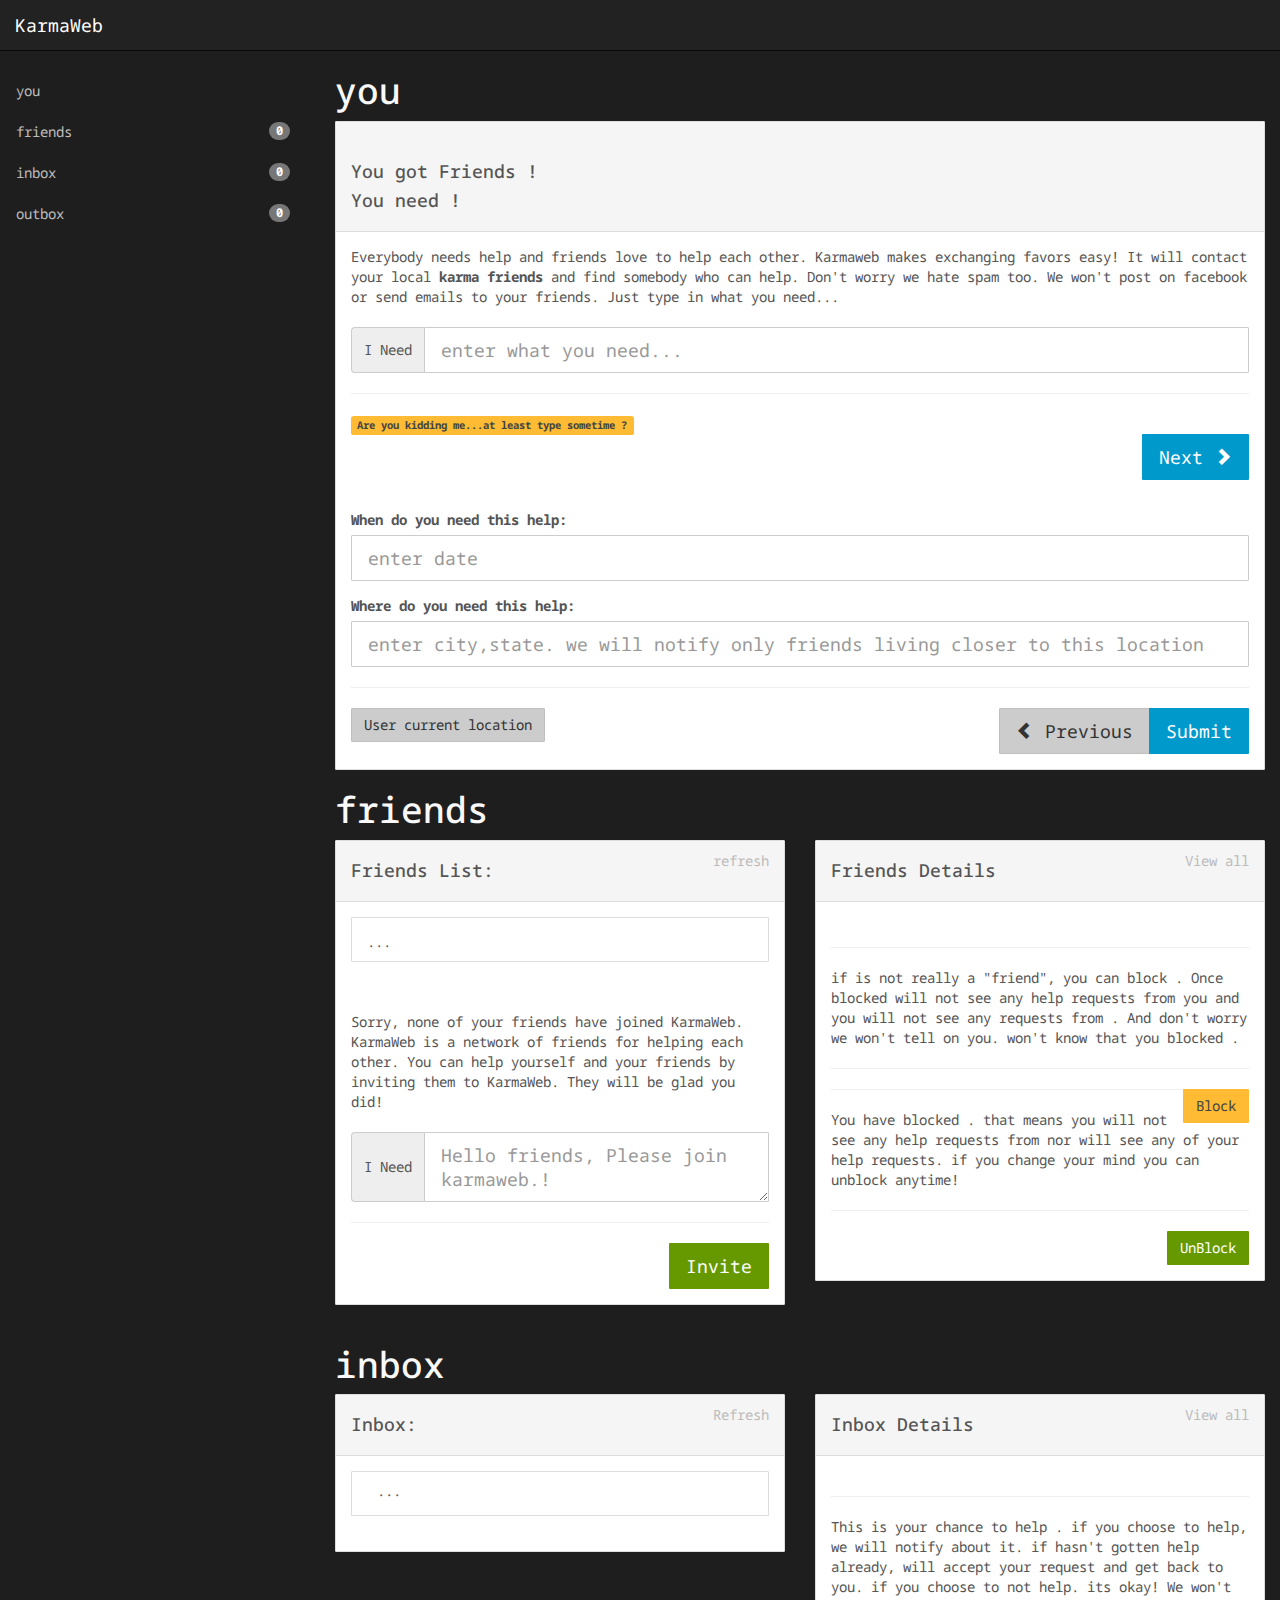
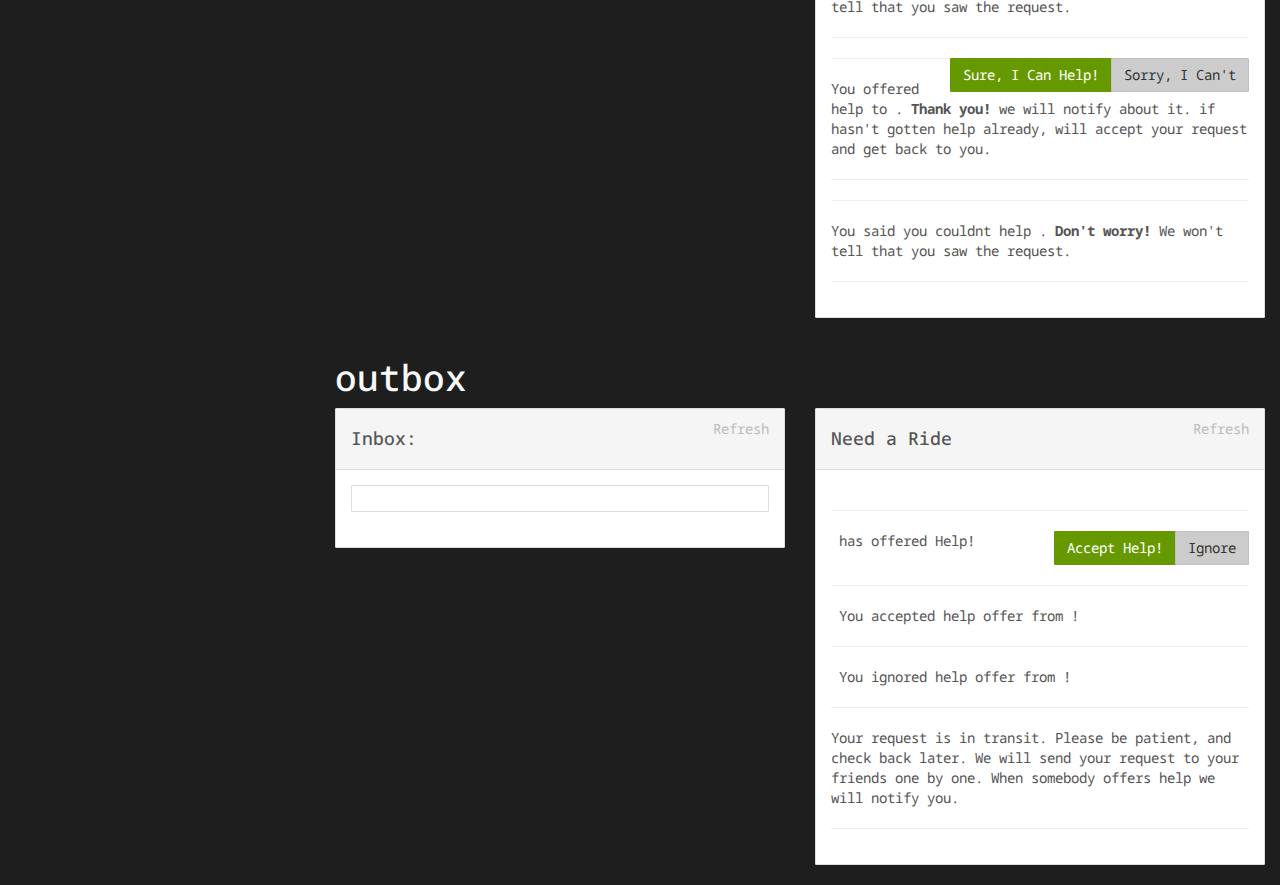
==== commit d1715508: "more mockdata and mock.html updates. Starting with typescript now." ====
--- a/server/KarmaWebApp/Views/Android/mock.html
+++ b/server/KarmaWebApp/Views/Android/mock.html
@@ -339,15 +339,27 @@
                                     <!-- people who offered help -->
                                     <div data-bind="if: helpOffered.length > 0">
                                         <div data-bind="foreach: helpOffered">
-                                            <div>
+                                            <div data-bind="if: yourStatus == 0">
                                                 <div class="clearfix"></div>
                                                 <hr class="">
                                                 <img data-bind="attr:{src: pic}">
                                                 <span data-bind="text: name"> </span> has offered Help!
                                                 <div class="btn-group pull-right">
-                                                    <button type="button" class="btn btn-success">Accept Help!</button>
-                                                    <button type="button" class="btn btn-default">Ignore</button>
+                                                    <button type="button" class="btn btn-success" data-bind="click: $root.AcceptHelp.bind($root, $parent, $data)">Accept Help!</button>
+                                                    <button type="button" class="btn btn-default" data-bind="click: $root.IgnoreHelp.bind($root, $parent, $data)">Ignore</button>
                                                 </div>
+                                            </div>
+                                            <div data-bind="if: yourStatus == 1">
+                                                <div class="clearfix"></div>
+                                                <hr class="">
+                                                <img data-bind="attr:{src: pic}">
+                                                You accepted help offer from <span data-bind="text: name"> </span>!
+                                            </div>
+                                            <div data-bind="if: yourStatus == 2">
+                                                <div class="clearfix"></div>
+                                                <hr class="">
+                                                <img data-bind="attr:{src: pic}">
+                                                You ignored help offer from <span data-bind="text: name"> </span>!
                                             </div>
                                         </div>
                                     </div>
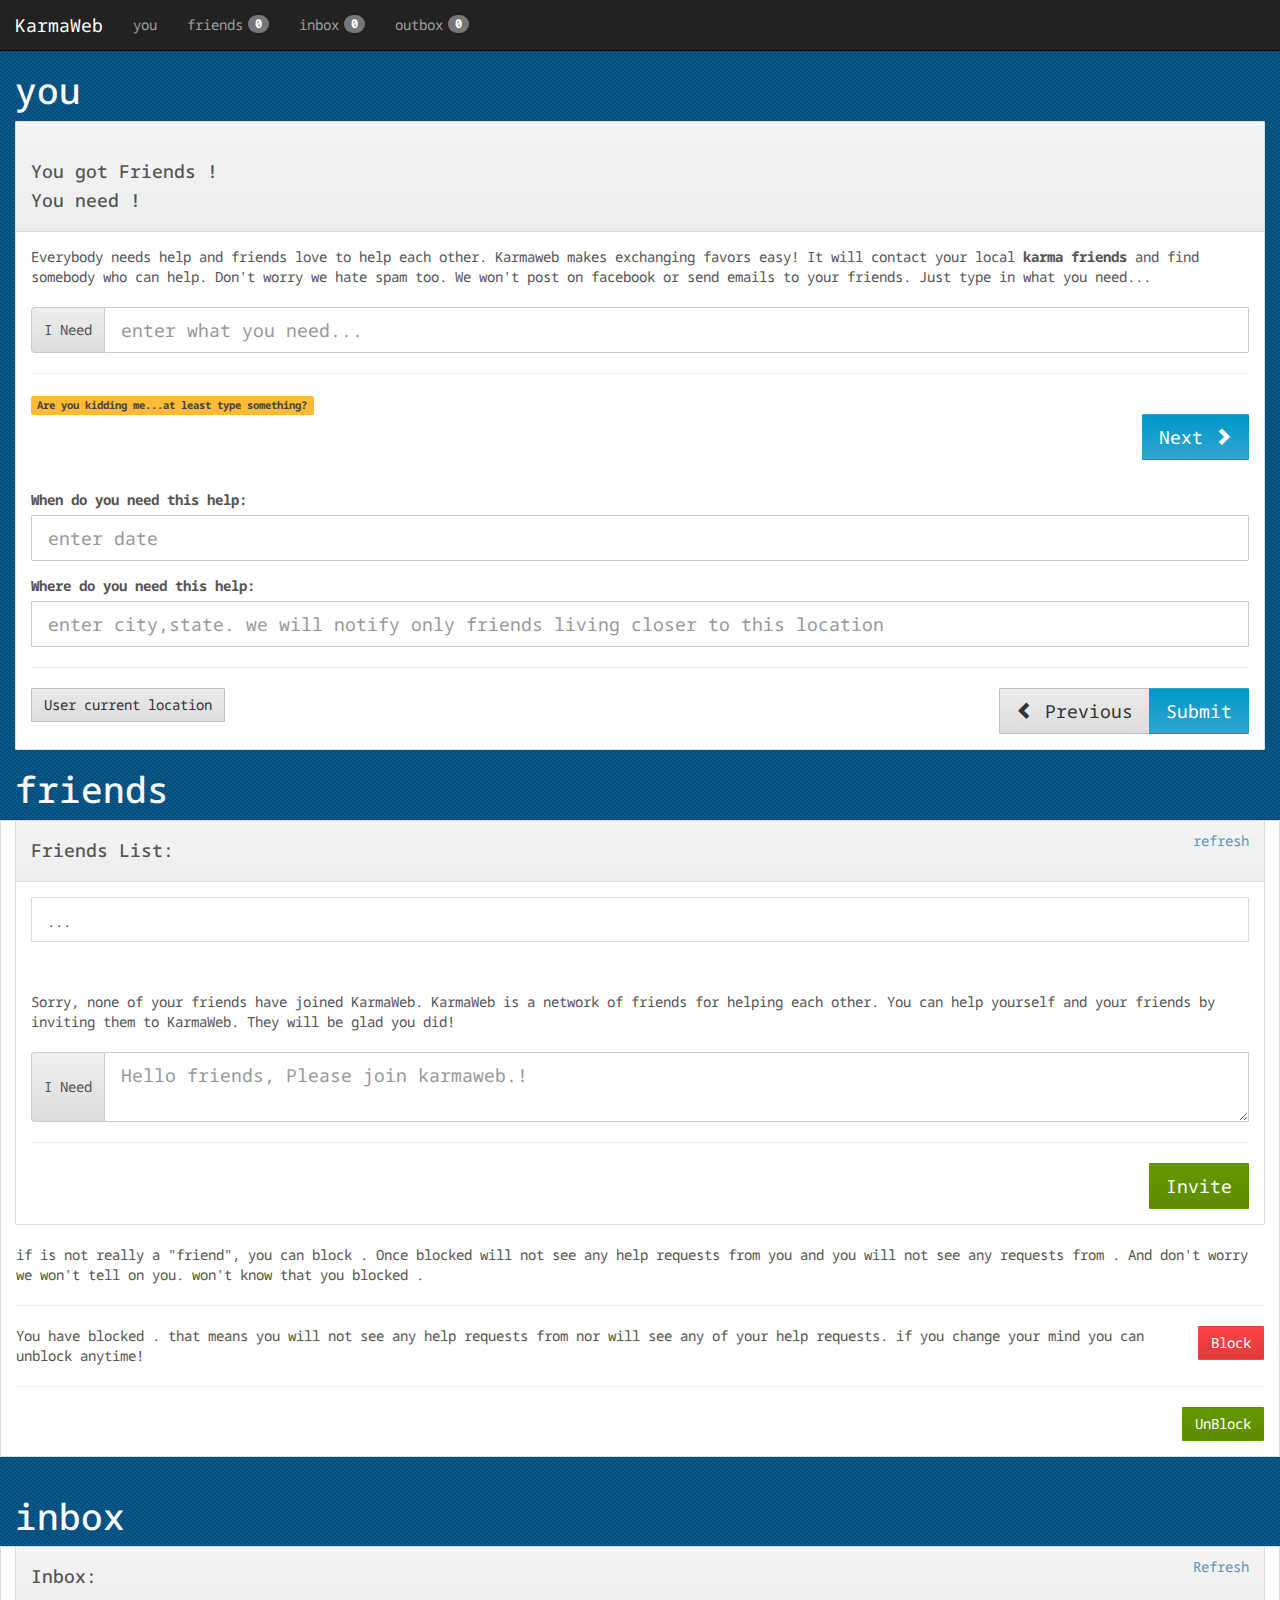
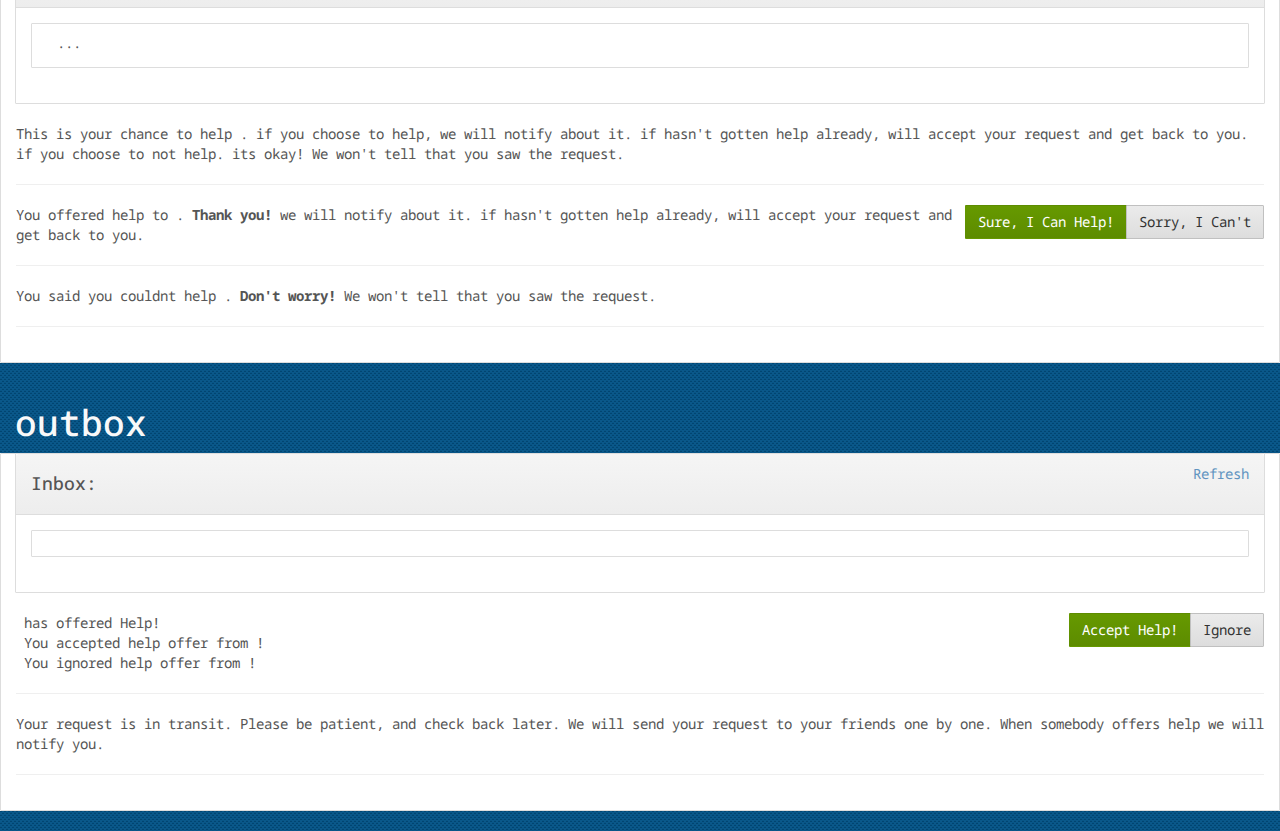
==== commit 05dc2ff7: "work in progress" ====
--- a/server/KarmaWebApp/Views/Android/mock.html
+++ b/server/KarmaWebApp/Views/Android/mock.html
@@ -13,102 +13,138 @@
     <!-- ticker -->
     <script type='text/javascript' src='../../Scripts/app/textticker.js'></script>
 
-
-    <!--
-    @if (Model.useMock)
-    {
-        <script type='text/javascript' src='../../Scripts/jquery.mockjax.js'></script>
-        <script type='text/javascript' src='../../Scripts/app/mockdata.js'></script>
-
-        <script>
-            var username = "@Model.name";
-            var userpic = "@Model.pictureUrl";
-        </script>
-    } 
-    -->
-
     <!-- these lines are commented out in real cshtml and the block above is enabled.-->
     <script type='text/javascript' src='../../Scripts/jquery.mockjax.js'></script>
     <script type='text/javascript' src='../../Scripts/app/mockdata.js'></script>
+    <link rel="stylesheet" type="text/css" href="../../Content/app/appstyle.css">
+    <script type='text/javascript' src='../../Scripts/app/apptypes.js'></script>
+
     <script>
-        var username = "Mock";
-        var userpic = "https://fbcdn-profile-a.akamaihd.net/hprofile-ak-ash2/274191_628825055_1428018580_q.jpg";
+        $(document).ready(function () {
+
+            // setup textticker.
+            applyTicker("textticker", [
+                "a ride to airport this tuesday.     ",
+                "to borrow some powertools for my weekend project.    ",
+                "help feeding my cat for a day while I am gone.    ",
+                "to borrow latest John Grisham book.   ",
+                "help moving my stuff tommorrow.    "
+            ]);
+
+            KarmaTypes.KarmaViewModel.SetupKnockOut();
+        });
+
+        // A $( document ).ready() block.
+        $(document).ready(function () {
+
+            // hide details areas
+            $('.friends-details, .inbox-details, .outbox-details').hide();
+
+            // friend list item click
+            $(document.body).on('click', '.friendinListContainer', function () {
+                expandDetails('.friends-details', $(this));
+            });
+
+            // friend list item click
+            $(document.body).on('click', '.inboxListContainer', function () {
+                expandDetails('.inbox-details', $(this));
+            });
+
+            // friend list item click
+            $(document.body).on('click', '.outboxListContainer', function () {
+                expandDetails('.outbox-details', $(this));
+            });
+
+            /*
+            $(document.body).on('click', '.details-close', function () {
+                var closeElem = $(this).attr('data-close-elem');
+                $(closeElem).slideUp();
+            });
+            */
+
+        });
+
+        function expandDetails(detailsElementSelector, clickedElement) {
+            if ($(detailsElementSelector).is(":visible")) {
+                if ($(clickedElement).next(detailsElementSelector).length !== 0) {
+                    console.log("details element is visible after clicked");
+                    $(detailsElementSelector).slideUp();
+                }
+                else {
+                    console.log("details element is visible but NOT after clicked");
+                    $(detailsElementSelector).slideUp('fast', function () {
+                        $(detailsElementSelector).insertAfter(clickedElement);
+                        $(detailsElementSelector).slideDown();
+                    });
+                }
+            }
+            else {
+                console.log("details element is NOT visible");
+                $(detailsElementSelector).insertAfter(clickedElement);
+                $(detailsElementSelector).slideDown();
+            }
+        }
+
+        function expandDetails_orig(detailsElementSelector, clickedElement) {
+            console.log(detailsElementSelector, clickedElement);
+            $(detailsElementSelector).slideUp('fast', function () {
+                $(detailsElementSelector).insertAfter(clickedElement);
+                $(detailsElementSelector).slideDown();
+            });
+        }
     </script>
-    
-    <link rel="stylesheet" type="text/css" href="../../Content/app/appstyle.css">
-    <script type='text/javascript' src='../../Scripts/app/appscript.js'></script>
-    
-<script>
-    $(document).ready(function () {
-
-        // setup textticker.
-        applyTicker("textticker", [
-            "a ride to airport this tuesday.     ",
-            "to borrow some powertools for my weekend project.    ",
-            "help feeding my cat for a day while I am gone.    ",
-            "to borrow latest John Grisham book.   ",
-            "help moving my stuff tommorrow.    "
-        ]);
-
-        $('[data-toggle=offcanvas]').click(function () {
-            $('.row-offcanvas').toggleClass('active');
-        });
-
-        $('.btn-toggle').click(function () {
-            $(this).find('.btn').toggleClass('active').toggleClass('btn-default').toggleClass('btn-primary');
-        });
-
-        SetupKnockOut(username, userpic);
-
-    });
-</script>
 </head>
 
 <body>
 
     <!--page-container-->
     <div class="page-container">
+
         <!-- top navbar -->
-        <div class="navbar navbar-inverse navbar-fixed-top" role="navigation">
+
+        <nav class="navbar navbar-inverse navbar-fixed-top" role="navigation">
+            <!-- Brand and toggle get grouped for better mobile display -->
             <div class="navbar-header">
-                <button type="button" class="navbar-toggle" data-toggle="offcanvas" data-target=".sidebar-nav">
+                <button type="button" class="navbar-toggle" data-toggle="collapse" data-target="#bs-example-navbar-collapse-1">
+                    <span class="sr-only">Toggle navigation</span>
                     <span class="icon-bar"></span>
                     <span class="icon-bar"></span>
                     <span class="icon-bar"></span>
                 </button>
-                <a class="navbar-brand" href=" #">KarmaWeb</a>
+                <a class="navbar-brand" href="#">KarmaWeb</a>
             </div>
-        </div> 
+
+            <!-- Collect the nav links, forms, and other content for toggling -->
+            <div class="collapse navbar-collapse" id="bs-example-navbar-collapse-1">
+                <ul class="nav navbar-nav">
+                    <li> <a href="#you" class="">you</a> </li>
+                    <li> <a href="#friends" class=""><span class="badge pull-right header-data-badge" data-bind="text: MyFriends.Items().length">0</span>friends</a> </li>
+                    <li> <a href="#inbox" class=""><span class="badge pull-right header-data-badge" data-bind="text: MyInbox.Items().length">0</span>inbox</a> </li>
+                    <li> <a href="#outbox" class=""><span class="badge pull-right header-data-badge" data-bind="text: MyOutbox.Items().length">0</span>outbox</a> </li>
+                </ul>
+
+
+            </div><!-- /.navbar-collapse -->
+        </nav>
+
         <!-- /top navbar -->
         <!--.container-->
         <div class="col-sm-12">
             <div class="row row-offcanvas row-offcanvas-left">
-                <!-- sidebar -->
-                <div class="col-xs-4 col-sm-3 sidebar-offcanvas" id="sidebar" role="navigation">
-                    <div data-spy="affix" data-offset-top="45" data-offset-bottom="90" class="">
-                        <ul class="nav" id="sidebar-nav">
-                            <li> <a href="#you" class="">you</a> </li>
-                            <li> <a href="#friends" class=""><span class="badge pull-right" data-bind="text: friends().length">0</span>friends</a> </li>
-                            <li> <a href="#inbox" class=""><span class="badge pull-right" data-bind="text: inbox().length">0</span>inbox</a> </li>
-                            <li> <a href="#outbox" class=""><span class="badge pull-right" data-bind="text: outbox().length">0</span>outbox</a> </li>
-                        </ul>
-                    </div>
-                </div>
-                <!-- /sidebar -->
 
                 <!-- main area -->
-                <div class="col-xs-12 col-sm-9" data-spy="scroll" data-target="#sidebar-nav">
+                <div class="col-xs-12 col-sm-12" data-spy="scroll" data-target="#sidebar-nav">
 
                     <!-- ask your friends for help pannel-->
                     <h1 id="you" class="">you</h1>
                     <div class="panel panel-default">
-                        <div class="panel-heading">
-                            <img data-bind="attr:{src: pictureUrl}">
-                            <div data-bind="if: requestOnPage() == 1">
-                                <h4 class="">You got Friends <span data-bind="text: personName + '!'">!</span></h4>
-                            </div>
-                            <div data-bind="if: requestOnPage() == 2">
-                                <h4 class="">You need <span data-bind="text: requestText()">!</span></h4>
+                        <div class=" panel-heading" data-bind="with: Me">
+                            <img data-bind="attr:{src: Pic}">
+                            <div data-bind="if: $root.requestOnPage() == 1">
+                                <h4 class="">You got Friends <span data-bind="text: FirstName() + '!'">!</span></h4>
+                            </div>
+                            <div data-bind="if: $root.requestOnPage() == 2">
+                                <h4 class="">You need <span data-bind="text: $root.requestText()">!</span></h4>
                             </div>
                         </div>
                         <div data-bind="if: requestOnPage() == 1">
@@ -125,7 +161,7 @@
                                 <hr class="">
 
                                 <div data-bind="if: showRequestError()">
-                                    <span class="label label-warning"> Are you kidding me...at least type sometime ?</span>
+                                    <span class="label label-warning"> Are you kidding me...at least type something?</span>
                                 </div>
                                 <button class="btn btn-lg btn-primary pull-right" data-bind="click: GotoNextRequestPage" type="button">
                                     Next <span class="glyphicon glyphicon-chevron-right"></span>
@@ -162,72 +198,63 @@
                     </div>
 
                     <h1 id="friends" class="">friends</h1>
-                    <div class="row">
-                        <div class="col-sm-6">
+                    <div class="row" data-bind="with: MyFriends">
+                        <div class="col-sm-12">
                             <!-- Friends List -->
-                            <div class="panel panel-default">
+                            <div class="panel panel-default friends-list-panel">
                                 <div class="panel-heading">
                                     <a href="#" class="pull-right">refresh</a>
-                                    <h4 class="" data-bind="text: friendsPanelHeader">Friends List:</h4>
-                                </div>
-                                <div class="panel-body" data-bind="if: friends().length > 0">
-                                    <div class="list-group" data-bind="foreach: friends">
-                                        <a href="#" class="friendinListContainer list-group-item" data-bind="css: { active: $parent.selectedfriend() == $data}, click: $parent.selectfriend.bind($parent)">
+                                    <h4 class="" data-bind="text: PanelHeader">Friends List:</h4>
+                                </div>
+                                <div class="panel-body" data-bind="if: Items().length > 0">
+                                    <div class="list-group" data-bind="foreach: Items">
+                                        <a href="#" class="friendinListContainer list-group-item" data-bind="css: { active: $parent.SelectedItem() == $data}, click: $parent.SelectItem.bind($parent)">
                                             <div style="float:left;padding-right:10px">
-                                                <img style="float:left" class="img-polaroid" data-bind="attr:{src: pic}">
-                                            </div>
-                                            <h4 class="list-group-item-heading" data-bind="text: name"></h4>
+                                                <img style="float:left" class="img-polaroid" data-bind="attr:{src: Pic}">
+                                            </div>
+                                            <h4 class="list-group-item-heading" data-bind="text: Name"></h4>
                                             <p class="list-group-item-text">...</p>
                                         </a>
-                                    </div>
-                                </div>
-                                <div class="panel-body" data-bind="if: friends().length == 0">
-                                    Sorry, none of your friends have joined KarmaWeb. KarmaWeb is a network of friends for helping each other. 
+
+                                    </div>
+                                </div>
+                                <div class="panel-body" data-bind="if: Items().length  == 0">
+                                    Sorry, none of your friends have joined KarmaWeb. KarmaWeb is a network of friends for helping each other.
                                     You can help yourself and your friends by inviting them to KarmaWeb. They will be glad you did!
                                     <div class="input-group text-center">
                                         <span class="input-group-addon">I Need</span>
                                         <textarea id="inviteFriends" class="form-control input-lg" title="Don't worry. We hate spam, we wont post on facebook."
-                                               placeholder="Hello friends, Please join karmaweb.!" data-bind="value: inviteText"></textarea>
+                                                  placeholder="Hello friends, Please join karmaweb.!" data-bind="value: $root.inviteText"></textarea>
                                     </div>
                                     <hr class="">
-                                    <button class="btn btn-lg btn-success pull-right" data-bind="click: InviteFriends" type="button">Invite</button>
-                                </div>
-
-                            </div>
-
-                        </div>
-                        <div class="col-sm-6">
+                                    <button class="btn btn-lg btn-success pull-right" data-bind="click: $root.InviteFriends" type="button">Invite</button>
+                                </div>
+
+                            </div>
+
+                        </div>
+                        <div class="friends-details">
                             <!-- Friends Details -->
-                            <div class="panel panel-default" data-bind="with: selectedfriend()">
-                                <div class="panel-heading">
-                                    <a href="#" class="pull-right">View all</a>
-                                    <h4 class="" data-bind="text: name">Friends Details</h4>
-                                </div>
-                                <div class="panel-body">
-                                    <p class=" ">
-                                        <img class=" img-polaroid pull-left" data-bind="attr:{src: pic}">
-                                    </p>
-                                    <div class="clearfix"></div>
-                                    <div class="realFriend" data-bind="ifnot: blocked">
-                                        <hr class="">
-                                        if <span data-bind="text: $root.firstName($data)"></span> is not really a "friend", you can block <span data-bind="text: $root.hehimhis($data, 'him')"></span>.
-                                        Once blocked <span data-bind="text: $root.hehimhis($data, 'he')"></span> will not see any help requests from you and you will not
-                                        see any requests from <span data-bind="text: $root.hehimhis($data, 'him')"></span>. And don't worry we won't tell on you.
-                                        <span data-bind="text: $root.hehimhis($data, 'He')"></span> won't know  that you blocked <span data-bind="text: $root.hehimhis($data, 'him')"></span>.
+                            <div class="panel panel-default" data-bind="with: SelectedItem()">
+                                <div class="panel-body">
+                                    <div class="realFriend" data-bind="ifnot: IsBlocked">
+                                        if <span data-bind="text: FirstName()"></span> is not really a "friend", you can block <span data-bind="text: hehimhis('him')"></span>.
+                                        Once blocked <span data-bind="text: hehimhis('he')"></span> will not see any help requests from you and you will not
+                                        see any requests from <span data-bind="text: hehimhis('him')"></span>. And don't worry we won't tell on you.
+                                        <span data-bind="text: hehimhis('He')"></span> won't know  that you blocked <span data-bind="text: hehimhis('him')"></span>.
                                         <hr class="">
                                         <div class="btn-group pull-right">
-                                            <button class="btn btn-warning" data-bind="click: $root.BlockSelectedFriend">Block <span data-bind="text: $root.firstName($data)"></span></button>
+                                            <button class="btn btn-danger" data-bind="click: BlockFriend">Block <span data-bind="text: FirstName()"></span></button>
                                         </div>
                                     </div>
-                                    <div class="blockedFriend" data-bind="if: blocked">
-                                        <hr class="">
-                                        You have blocked <span data-bind="text: $root.firstName($data)"></span>. that means you will not see any help
-                                        requests from <span data-bind="text: $root.hehimhis($data, 'him')"></span> nor will
-                                        <span data-bind="text: $root.hehimhis($data, 'he')"></span> see any of your help requests. if you change your mind
-                                        you can unblock <span data-bind="text: $root.hehimhis($data, 'him')"></span> anytime!
+                                    <div class="blockedFriend" data-bind="if: IsBlocked">
+                                        You have blocked <span data-bind="text: FirstName()"></span>. that means you will not see any help
+                                        requests from <span data-bind="text: hehimhis('him')"></span> nor will
+                                        <span data-bind="text: hehimhis('he')"></span> see any of your help requests. if you change your mind
+                                        you can unblock <span data-bind="text: hehimhis('him')"></span> anytime!
                                         <hr class="">
                                         <div class="btn-group pull-right">
-                                            <button class="btn btn-success" data-bind="click: $root.UnBlockSelectedFriend">UnBlock <span data-bind="text: $root.firstName($data)"></span></button>
+                                            <button class="btn btn-success" data-bind="click: UnBlockFriend">UnBlock <span data-bind="text: FirstName()"></span></button>
                                         </div>
                                     </div>
                                 </div>
@@ -236,64 +263,54 @@
                     </div>
 
                     <h1 id="inbox" class="">inbox</h1>
-                    <div class="row">
+                    <div class="row" data-bind="with: MyInbox">
                         <!--Inbox-->
-                        <div class="col-sm-6">
+                        <div class="col-sm-12">
                             <div class="panel panel-default">
                                 <div class="panel-heading">
                                     <a href="#" class="pull-right">Refresh</a>
-                                    <h4 class="" data-bind="text: inboxPanelHeader">Inbox:</h4>
-                                </div>
-                                <div class="panel-body">
-                                    <div class="list-group" data-bind="foreach: inbox">
-                                        <a href="#" class="inboxListContainer list-group-item" data-bind="css: { active: $parent.selectedinbox() == $data}, click: $parent.selectInboxItem.bind($parent)">
+                                    <h4 class="" data-bind="text: PanelHeader">Inbox:</h4>
+                                </div>
+                                <div class="panel-body">
+                                    <div class="list-group" data-bind="foreach: Items">
+                                        <a href="#" class="inboxListContainer list-group-item" data-bind="css: { active: $parent.SelectedItem() == $data}, click: $parent.SelectItem.bind($parent)">
                                             <div style="float:left;padding-right:10px">
-                                                <img class="img-polaroid" data-bind="attr:{src: from.pic}">
-                                            </div>
-                                            <p class="list-group-item-text" data-bind="text: from.name">...</p>
-                                            <h4 class="list-group-item-heading" data-bind="text: request.name"></h4>
+                                                <img class="img-polaroid" data-bind="attr:{src: From.Pic}">
+                                            </div>
+                                            <p class="list-group-item-text" data-bind="text: From.Name">...</p>
+                                            <h4 class="list-group-item-heading" data-bind="text: Name"></h4>
                                         </a>
                                     </div>
                                 </div>
                             </div>
                         </div> <!--/Inbox-->
 
-                        <div class="col-sm-6">
+                        <div class="inbox-details">
                             <!-- InboxDetails -->
-                            <div class="panel panel-default" data-bind="with: selectedinbox()">
-                                <div class="panel-heading">
-                                    <a href="#" class="pull-right">View all</a>
-                                    <h4 class="" data-bind="text: from.name">Inbox Details</h4>
-                                </div>
-                                <div class="panel-body">
-                                    <div style="float:left;padding-right:10px">
-                                        <img class="img-polaroid pull-left" data-bind="attr:{src: from.pic}">
-
-                                    </div>
-                                    <h4 class="list-group-item-heading" data-bind="text: request.name"></h4>
-                                    <div class="clearfix"></div>
-                                    <div class="pendingrequest" data-bind="if: request.yourStatus == 0">
-                                        <hr class="">This is your chance to help <span data-bind="text: $root.firstName(from)"></span>. if you choose to help, we will notify
-                                        <span data-bind="text: $root.hehimhis(from, 'him')"></span> about it. if <span data-bind="text: $root.hehimhis(from, 'he')"></span>
-                                        hasn't gotten help already,  <span data-bind="text: $root.hehimhis(from, 'he')"></span> will accept your request and get back to you.
-                                        if you choose to not help. its okay! We won't tell <span data-bind="text: $root.hehimhis(from, 'him')"></span> that you saw the request.
+                            <div class="panel panel-default" data-bind="with: SelectedItem()">
+                                <div class="panel-body">
+                                    <div class="pendingrequest" data-bind="if: Response() == 'noresponse'">
+                                        This is your chance to help <span data-bind="text: $data.From.FirstName()"></span>. if you choose to help, we will notify
+                                        <span data-bind="text: $data.From.hehimhis('him')"></span> about it. if <span data-bind="text: $data.From.hehimhis('he')"></span>
+                                        hasn't gotten help already,  <span data-bind="text: $data.From.hehimhis('he')"></span> will accept your request and get back to you.
+                                        if you choose to not help. its okay! We won't tell <span data-bind="text: $data.From.hehimhis('him')"></span> that you saw the request.
                                         <div class="clearfix"></div>
                                         <hr class="">
                                         <div class="btn-group pull-right">
-                                            <button type="button" class="btn btn-success" data-bind="click: $root.OfferHelp">Sure, I Can Help!</button>
-                                            <button type="button" class="btn btn-default" data-bind="click: $root.DenyHelp">Sorry, I Can't</button>
+                                            <button type="button" class="btn btn-success" data-bind="click: OfferHelp">Sure, I Can Help!</button>
+                                            <button type="button" class="btn btn-default" data-bind="click: DenyHelp">Sorry, I Can't</button>
                                         </div>
                                     </div>
-                                    <div class="request_helpoffered" data-bind="if: request.yourStatus == 1">
-                                        <hr class="">You offered help to <span data-bind="text: $root.firstName(from)"></span>. <strong>Thank you!</strong> we will notify
-                                        <span data-bind="text: $root.hehimhis(from, 'him')"></span> about it. if <span data-bind="text: $root.hehimhis(from, 'he')"></span>
-                                        hasn't gotten help already,  <span data-bind="text: $root.hehimhis(from, 'he')"></span> will accept your request and get back to you.
+                                    <div class="request_helpoffered" data-bind="if: Response() == 'yes'">
+                                        You offered help to <span data-bind="text: $data.From.FirstName()"></span>. <strong>Thank you!</strong> we will notify
+                                        <span data-bind="text: $data.From.hehimhis('him')"></span> about it. if <span data-bind="text: $data.From.hehimhis('he')"></span>
+                                        hasn't gotten help already,  <span data-bind="text: $data.From.hehimhis('he')"></span> will accept your request and get back to you.
                                         <div class="clearfix"></div>
                                         <hr class="">
                                     </div>
-                                    <div class="request_helpdenied" data-bind="if: request.yourStatus == 2">
-                                        <hr class="">You said you couldnt help <span data-bind="text: $root.firstName(from)"></span>. <strong>Don't worry!</strong> 
-                                        We won't tell <span data-bind="text: $root.hehimhis(from, 'him')"></span> that you saw the request.
+                                    <div class="request_helpdenied" data-bind="if: Response() == 'no'">
+                                        You said you couldnt help <span data-bind="text: $data.From.FirstName()"></span>. <strong>Don't worry!</strong>
+                                        We won't tell <span data-bind="text: $data.From.hehimhis('him')"></span> that you saw the request.
                                         <div class="clearfix"></div>
                                         <hr class="">
                                     </div>
@@ -304,62 +321,51 @@
                     </div>
 
                     <h1 id="outbox" class="">outbox</h1>
-                    <div class="row">
+                    <div class="row" data-bind="with: MyOutbox">
                         <!--Outbox-->
-                        <div class="col-sm-6">
+                        <div class="col-sm-12">
                             <div class="panel panel-default">
                                 <div class="panel-heading">
                                     <a href="#" class="pull-right">Refresh</a>
-                                    <h4 class="" data-bind="text: outboxPanelHeader">Inbox:</h4>
-                                </div>
-                                <div class="panel-body">
-                                    <div class="list-group" data-bind="foreach: outbox">
-                                        <a href="#" class="inboxListContainer list-group-item" data-bind="css: { active: $parent.selectedoutbox() == $data}, click: $parent.selectOutboxItem.bind($parent)">
-                                            <h4 class="list-group-item-heading" data-bind="text: name"></h4>
+                                    <h4 class="" data-bind="text: PanelHeader">Inbox:</h4>
+                                </div>
+                                <div class="panel-body">
+                                    <div class="list-group" data-bind="foreach: Items">
+                                        <a href="#" class="outboxListContainer list-group-item" data-bind="css: { active: $parent.SelectedItem() == $data}, click: $parent.SelectItem.bind($parent)">
+                                            <h4 class="list-group-item-heading" data-bind="text: Name"></h4>
                                         </a>
                                     </div>
                                 </div>
                             </div>
                         </div> <!--/outbox-->
 
-                        <div class="col-sm-6">
+                        <div class="outbox-details">
                             <!-- OutboxDetails -->
-                            <div class="panel panel-default" data-bind="with: selectedoutbox()">
-                                <div class="panel-heading">
-                                    <a href="#" class="pull-right">Refresh</a>
-                                    <h4 class="" data-bind="text: name">Need a Ride</h4>
-                                </div>
-                                <div class="panel-body">
-                                    <div style="float:left;padding-right:10px">
-                                        <img class="img-polaroid pull-left" data-bind="attr:{src: $root.pictureUrl}">
-                                    </div>
-                                    <h4 class="list-group-item-heading" data-bind="text: 'You:' + name"></h4>
-                                    <div class="clearfix"></div>
-
+                            <div class="panel panel-default" data-bind="with: SelectedItem()">
+                                <div class="panel-body">
                                     <!-- people who offered help -->
                                     <div data-bind="if: helpOffered.length > 0">
                                         <div data-bind="foreach: helpOffered">
-                                            <div data-bind="if: yourStatus == 0">
+                                            <div data-bind="if: $index() !== 0">
+                                                <hr class=""> <!-- divider after each element except 1st -->
+                                            </div>
+                                            <div data-bind="if: Response() == 'noresponse'">
                                                 <div class="clearfix"></div>
-                                                <hr class="">
-                                                <img data-bind="attr:{src: pic}">
-                                                <span data-bind="text: name"> </span> has offered Help!
+                                                <img data-bind="attr:{src: From.Pic}">
+                                                <span data-bind="text: From.Name"> </span> has offered Help!
                                                 <div class="btn-group pull-right">
-                                                    <button type="button" class="btn btn-success" data-bind="click: $root.AcceptHelp.bind($root, $parent, $data)">Accept Help!</button>
-                                                    <button type="button" class="btn btn-default" data-bind="click: $root.IgnoreHelp.bind($root, $parent, $data)">Ignore</button>
+                                                    <button type="button" class="btn btn-success" data-bind="click: AcceptHelp">Accept Help!</button>
+                                                    <button type="button" class="btn btn-default" data-bind="click: IgnoreHelp">Ignore</button>
                                                 </div>
                                             </div>
-                                            <div data-bind="if: yourStatus == 1">
+                                            <div data-bind="if: Response() == 'yes'">
+                                                <img data-bind="attr:{src: From.Pic}">
+                                                You accepted help offer from <span data-bind="text: From.Name"> </span>!
+                                            </div>
+                                            <div data-bind="if: Response() == 'no'">
                                                 <div class="clearfix"></div>
-                                                <hr class="">
-                                                <img data-bind="attr:{src: pic}">
-                                                You accepted help offer from <span data-bind="text: name"> </span>!
-                                            </div>
-                                            <div data-bind="if: yourStatus == 2">
-                                                <div class="clearfix"></div>
-                                                <hr class="">
-                                                <img data-bind="attr:{src: pic}">
-                                                You ignored help offer from <span data-bind="text: name"> </span>!
+                                                <img data-bind="attr:{src: From.Pic}">
+                                                You ignored help offer from <span data-bind="text: From.Name"> </span>!
                                             </div>
                                         </div>
                                     </div>
@@ -382,7 +388,7 @@
                 </div>
                 <!-- /main area-->
 
-                </div>
+            </div>
         </div>
         <!--/.container-->
     </div>
--- a/server/KarmaWebApp/Content/app/appstyle.css
+++ b/server/KarmaWebApp/Content/app/appstyle.css
@@ -1,4 +1,4 @@
-﻿        @import url(http://fonts.googleapis.com/css?family=Droid+Sans+Mono);
+﻿@import url(http://fonts.googleapis.com/css?family=Droid+Sans+Mono);
 
         html, body {
             height: 100%;
@@ -39,12 +39,14 @@
 
         body {
             padding-top: 51px;
-            background: #1E1E1E;
+            background: #0a588a;
             color: #f9f9f9;
+            background-image: url("../../images/mainBg.png");
+            background-repeat: repeat;
         }
 
         a {
-            color: #bcbcbc;
+            color: #6194c0;
         }
 
         .text-center {
@@ -74,7 +76,7 @@
             }
 
             #sidebar li {
-                border: 0 #1e1e1e solid;
+                border: 0 #0a588a solid;
                 border-bottom-width: 1px;
             }
 
@@ -210,3 +212,138 @@
             .panel hr {
                 border-color: #efefef;
             }
+         
+            
+        .input-group-addon{
+        	background: rgb(238,238,238); /* Old browsers */
+        	background: -moz-linear-gradient(top, rgba(238,238,238,1) 0%, rgba(221,221,221,1) 100%); /* FF3.6+ */
+        	background: -webkit-gradient(linear, left top, left bottom, color-stop(0%,rgba(238,238,238,1)), color-stop(100%,rgba(221,221,221,1))); /* Chrome,Safari4+ */
+        	background: -webkit-linear-gradient(top, rgba(238,238,238,1) 0%,rgba(221,221,221,1) 100%); /* Chrome10+,Safari5.1+ */
+        	background: -o-linear-gradient(top, rgba(238,238,238,1) 0%,rgba(221,221,221,1) 100%); /* Opera 11.10+ */
+        	background: -ms-linear-gradient(top, rgba(238,238,238,1) 0%,rgba(221,221,221,1) 100%); /* IE10+ */
+        	background: linear-gradient(to bottom, rgba(238,238,238,1) 0%,rgba(221,221,221,1) 100%); /* W3C */
+        	filter: progid:DXImageTransform.Microsoft.gradient( startColorstr='#eeeeee', endColorstr='#dddddd',GradientType=0 ); /* IE6-9 */
+        }    
+        
+        .panel-default>.panel-heading{
+        	min-height: 40px;
+        	background: rgb(245,245,245); /* Old browsers */
+        	background: -moz-linear-gradient(top, rgba(245,245,245,1) 0%, rgba(237,237,237,1) 100%); /* FF3.6+ */
+        	background: -webkit-gradient(linear, left top, left bottom, color-stop(0%,rgba(245,245,245,1)), color-stop(100%,rgba(237,237,237,1))); /* Chrome,Safari4+ */
+        	background: -webkit-linear-gradient(top, rgba(245,245,245,1) 0%,rgba(237,237,237,1) 100%); /* Chrome10+,Safari5.1+ */
+        	background: -o-linear-gradient(top, rgba(245,245,245,1) 0%,rgba(237,237,237,1) 100%); /* Opera 11.10+ */
+        	background: -ms-linear-gradient(top, rgba(245,245,245,1) 0%,rgba(237,237,237,1) 100%); /* IE10+ */
+        	background: linear-gradient(to bottom, rgba(245,245,245,1) 0%,rgba(237,237,237,1) 100%); /* W3C */
+        	filter: progid:DXImageTransform.Microsoft.gradient( startColorstr='#f5f5f5', endColorstr='#ededed',GradientType=0 ); /* IE6-9 */
+        }
+
+		.btn-primary, .label-primary, .list-group-item.active, .list-group-item.active:hover, .list-group-item.active:focus, .btn.active, a.list-group-item.active, a.list-group-item.active:hover, a.list-group-item.active:focus {
+			background: rgb(0,153,204); /* Old browsers */
+			background: -moz-linear-gradient(top, rgba(0,153,204,1) 0%, rgba(48,165,204,1) 100%); /* FF3.6+ */
+			background: -webkit-gradient(linear, left top, left bottom, color-stop(0%,rgba(0,153,204,1)), color-stop(100%,rgba(48,165,204,1))); /* Chrome,Safari4+ */
+			background: -webkit-linear-gradient(top, rgba(0,153,204,1) 0%,rgba(48,165,204,1) 100%); /* Chrome10+,Safari5.1+ */
+			background: -o-linear-gradient(top, rgba(0,153,204,1) 0%,rgba(48,165,204,1) 100%); /* Opera 11.10+ */
+			background: -ms-linear-gradient(top, rgba(0,153,204,1) 0%,rgba(48,165,204,1) 100%); /* IE10+ */
+			background: linear-gradient(to bottom, rgba(0,153,204,1) 0%,rgba(48,165,204,1) 100%); /* W3C */
+			filter: progid:DXImageTransform.Microsoft.gradient( startColorstr='#0099cc', endColorstr='#30a5cc',GradientType=0 ); /* IE6-9 */
+		}
+		
+		.btn-primary:hover {
+			background: rgb(40,121,177); /* Old browsers */
+			background: -moz-linear-gradient(top, rgba(40,121,177,1) 0%, rgba(67,132,173,1) 100%); /* FF3.6+ */
+			background: -webkit-gradient(linear, left top, left bottom, color-stop(0%,rgba(40,121,177,1)), color-stop(100%,rgba(67,132,173,1))); /* Chrome,Safari4+ */
+			background: -webkit-linear-gradient(top, rgba(40,121,177,1) 0%,rgba(67,132,173,1) 100%); /* Chrome10+,Safari5.1+ */
+			background: -o-linear-gradient(top, rgba(40,121,177,1) 0%,rgba(67,132,173,1) 100%); /* Opera 11.10+ */
+			background: -ms-linear-gradient(top, rgba(40,121,177,1) 0%,rgba(67,132,173,1) 100%); /* IE10+ */
+			background: linear-gradient(to bottom, rgba(40,121,177,1) 0%,rgba(67,132,173,1) 100%); /* W3C */
+			filter: progid:DXImageTransform.Microsoft.gradient( startColorstr='#2879b1', endColorstr='#4384ad',GradientType=0 ); /* IE6-9 */
+		}
+		
+		a.list-group-item:hover{
+			background: rgb(245,245,245); /* Old browsers */
+			background: -moz-linear-gradient(top, rgba(245,245,245,1) 0%, rgba(237,237,237,1) 100%); /* FF3.6+ */
+			background: -webkit-gradient(linear, left top, left bottom, color-stop(0%,rgba(245,245,245,1)), color-stop(100%,rgba(237,237,237,1))); /* Chrome,Safari4+ */
+			background: -webkit-linear-gradient(top, rgba(245,245,245,1) 0%,rgba(237,237,237,1) 100%); /* Chrome10+,Safari5.1+ */
+			background: -o-linear-gradient(top, rgba(245,245,245,1) 0%,rgba(237,237,237,1) 100%); /* Opera 11.10+ */
+			background: -ms-linear-gradient(top, rgba(245,245,245,1) 0%,rgba(237,237,237,1) 100%); /* IE10+ */
+			background: linear-gradient(to bottom, rgba(245,245,245,1) 0%,rgba(237,237,237,1) 100%); /* W3C */
+			filter: progid:DXImageTransform.Microsoft.gradient( startColorstr='#f5f5f5', endColorstr='#ededed',GradientType=0 ); /* IE6-9 */
+		}
+		
+		.btn-danger{
+			background: rgb(255,68,68); /* Old browsers */
+			background: -moz-linear-gradient(top, rgba(255,68,68,1) 0%, rgba(221,59,59,1) 100%); /* FF3.6+ */
+			background: -webkit-gradient(linear, left top, left bottom, color-stop(0%,rgba(255,68,68,1)), color-stop(100%,rgba(221,59,59,1))); /* Chrome,Safari4+ */
+			background: -webkit-linear-gradient(top, rgba(255,68,68,1) 0%,rgba(221,59,59,1) 100%); /* Chrome10+,Safari5.1+ */
+			background: -o-linear-gradient(top, rgba(255,68,68,1) 0%,rgba(221,59,59,1) 100%); /* Opera 11.10+ */
+			background: -ms-linear-gradient(top, rgba(255,68,68,1) 0%,rgba(221,59,59,1) 100%); /* IE10+ */
+			background: linear-gradient(to bottom, rgba(255,68,68,1) 0%,rgba(221,59,59,1) 100%); /* W3C */
+			filter: progid:DXImageTransform.Microsoft.gradient( startColorstr='#ff4444', endColorstr='#dd3b3b',GradientType=0 ); /* IE6-9 */
+		}
+		
+		.btn-danger:hover{
+			background: rgb(232,62,62); /* Old browsers */
+			background: -moz-linear-gradient(top, rgba(232,62,62,1) 0%, rgba(196,53,53,1) 100%); /* FF3.6+ */
+			background: -webkit-gradient(linear, left top, left bottom, color-stop(0%,rgba(232,62,62,1)), color-stop(100%,rgba(196,53,53,1))); /* Chrome,Safari4+ */
+			background: -webkit-linear-gradient(top, rgba(232,62,62,1) 0%,rgba(196,53,53,1) 100%); /* Chrome10+,Safari5.1+ */
+			background: -o-linear-gradient(top, rgba(232,62,62,1) 0%,rgba(196,53,53,1) 100%); /* Opera 11.10+ */
+			background: -ms-linear-gradient(top, rgba(232,62,62,1) 0%,rgba(196,53,53,1) 100%); /* IE10+ */
+			background: linear-gradient(to bottom, rgba(232,62,62,1) 0%,rgba(196,53,53,1) 100%); /* W3C */
+			filter: progid:DXImageTransform.Microsoft.gradient( startColorstr='#e83e3e', endColorstr='#c43535',GradientType=0 ); /* IE6-9 */
+		}
+		
+		.btn-success{
+			background: rgb(102,153,0); /* Old browsers */
+			background: -moz-linear-gradient(top, rgba(102,153,0,1) 0%, rgba(93,140,0,1) 100%); /* FF3.6+ */
+			background: -webkit-gradient(linear, left top, left bottom, color-stop(0%,rgba(102,153,0,1)), color-stop(100%,rgba(93,140,0,1))); /* Chrome,Safari4+ */
+			background: -webkit-linear-gradient(top, rgba(102,153,0,1) 0%,rgba(93,140,0,1) 100%); /* Chrome10+,Safari5.1+ */
+			background: -o-linear-gradient(top, rgba(102,153,0,1) 0%,rgba(93,140,0,1) 100%); /* Opera 11.10+ */
+			background: -ms-linear-gradient(top, rgba(102,153,0,1) 0%,rgba(93,140,0,1) 100%); /* IE10+ */
+			background: linear-gradient(to bottom, rgba(102,153,0,1) 0%,rgba(93,140,0,1) 100%); /* W3C */
+			filter: progid:DXImageTransform.Microsoft.gradient( startColorstr='#669900', endColorstr='#5d8c00',GradientType=0 ); /* IE6-9 */
+		}
+		
+		.btn-success:hover{
+			background: rgb(71,164,71); /* Old browsers */
+			background: -moz-linear-gradient(top, rgba(71,164,71,1) 0%, rgba(65,147,65,1) 100%); /* FF3.6+ */
+			background: -webkit-gradient(linear, left top, left bottom, color-stop(0%,rgba(71,164,71,1)), color-stop(100%,rgba(65,147,65,1))); /* Chrome,Safari4+ */
+			background: -webkit-linear-gradient(top, rgba(71,164,71,1) 0%,rgba(65,147,65,1) 100%); /* Chrome10+,Safari5.1+ */
+			background: -o-linear-gradient(top, rgba(71,164,71,1) 0%,rgba(65,147,65,1) 100%); /* Opera 11.10+ */
+			background: -ms-linear-gradient(top, rgba(71,164,71,1) 0%,rgba(65,147,65,1) 100%); /* IE10+ */
+			background: linear-gradient(to bottom, rgba(71,164,71,1) 0%,rgba(65,147,65,1) 100%); /* W3C */
+			filter: progid:DXImageTransform.Microsoft.gradient( startColorstr='#47a447', endColorstr='#419341',GradientType=0 ); /* IE6-9 */
+		}
+		
+		.btn-default{
+			background: rgb(235,235,235); /* Old browsers */
+			background: -moz-linear-gradient(top, rgba(235,235,235,1) 0%, rgba(221,221,221,1) 100%); /* FF3.6+ */
+			background: -webkit-gradient(linear, left top, left bottom, color-stop(0%,rgba(235,235,235,1)), color-stop(100%,rgba(221,221,221,1))); /* Chrome,Safari4+ */
+			background: -webkit-linear-gradient(top, rgba(235,235,235,1) 0%,rgba(221,221,221,1) 100%); /* Chrome10+,Safari5.1+ */
+			background: -o-linear-gradient(top, rgba(235,235,235,1) 0%,rgba(221,221,221,1) 100%); /* Opera 11.10+ */
+			background: -ms-linear-gradient(top, rgba(235,235,235,1) 0%,rgba(221,221,221,1) 100%); /* IE10+ */
+			background: linear-gradient(to bottom, rgba(235,235,235,1) 0%,rgba(221,221,221,1) 100%); /* W3C */
+			filter: progid:DXImageTransform.Microsoft.gradient( startColorstr='#ebebeb', endColorstr='#dddddd',GradientType=0 ); /* IE6-9 */
+		}
+		
+		.btn-default:hover{
+			background: rgb(204,204,204); /* Old browsers */
+			background: -moz-linear-gradient(top, rgba(204,204,204,1) 0%, rgba(191,191,191,1) 100%); /* FF3.6+ */
+			background: -webkit-gradient(linear, left top, left bottom, color-stop(0%,rgba(204,204,204,1)), color-stop(100%,rgba(191,191,191,1))); /* Chrome,Safari4+ */
+			background: -webkit-linear-gradient(top, rgba(204,204,204,1) 0%,rgba(191,191,191,1) 100%); /* Chrome10+,Safari5.1+ */
+			background: -o-linear-gradient(top, rgba(204,204,204,1) 0%,rgba(191,191,191,1) 100%); /* Opera 11.10+ */
+			background: -ms-linear-gradient(top, rgba(204,204,204,1) 0%,rgba(191,191,191,1) 100%); /* IE10+ */
+			background: linear-gradient(to bottom, rgba(204,204,204,1) 0%,rgba(191,191,191,1) 100%); /* W3C */
+			filter: progid:DXImageTransform.Microsoft.gradient( startColorstr='#cccccc', endColorstr='#bfbfbf',GradientType=0 ); /* IE6-9 */
+		}
+		
+		.friends-details,
+		.inbox-details,
+		.outbox-details{
+			z-index: 999;
+			background-color: #fff;
+			border: 0px;
+		}
+		
+		.header-data-badge{
+			margin-left: 5px;
+		}